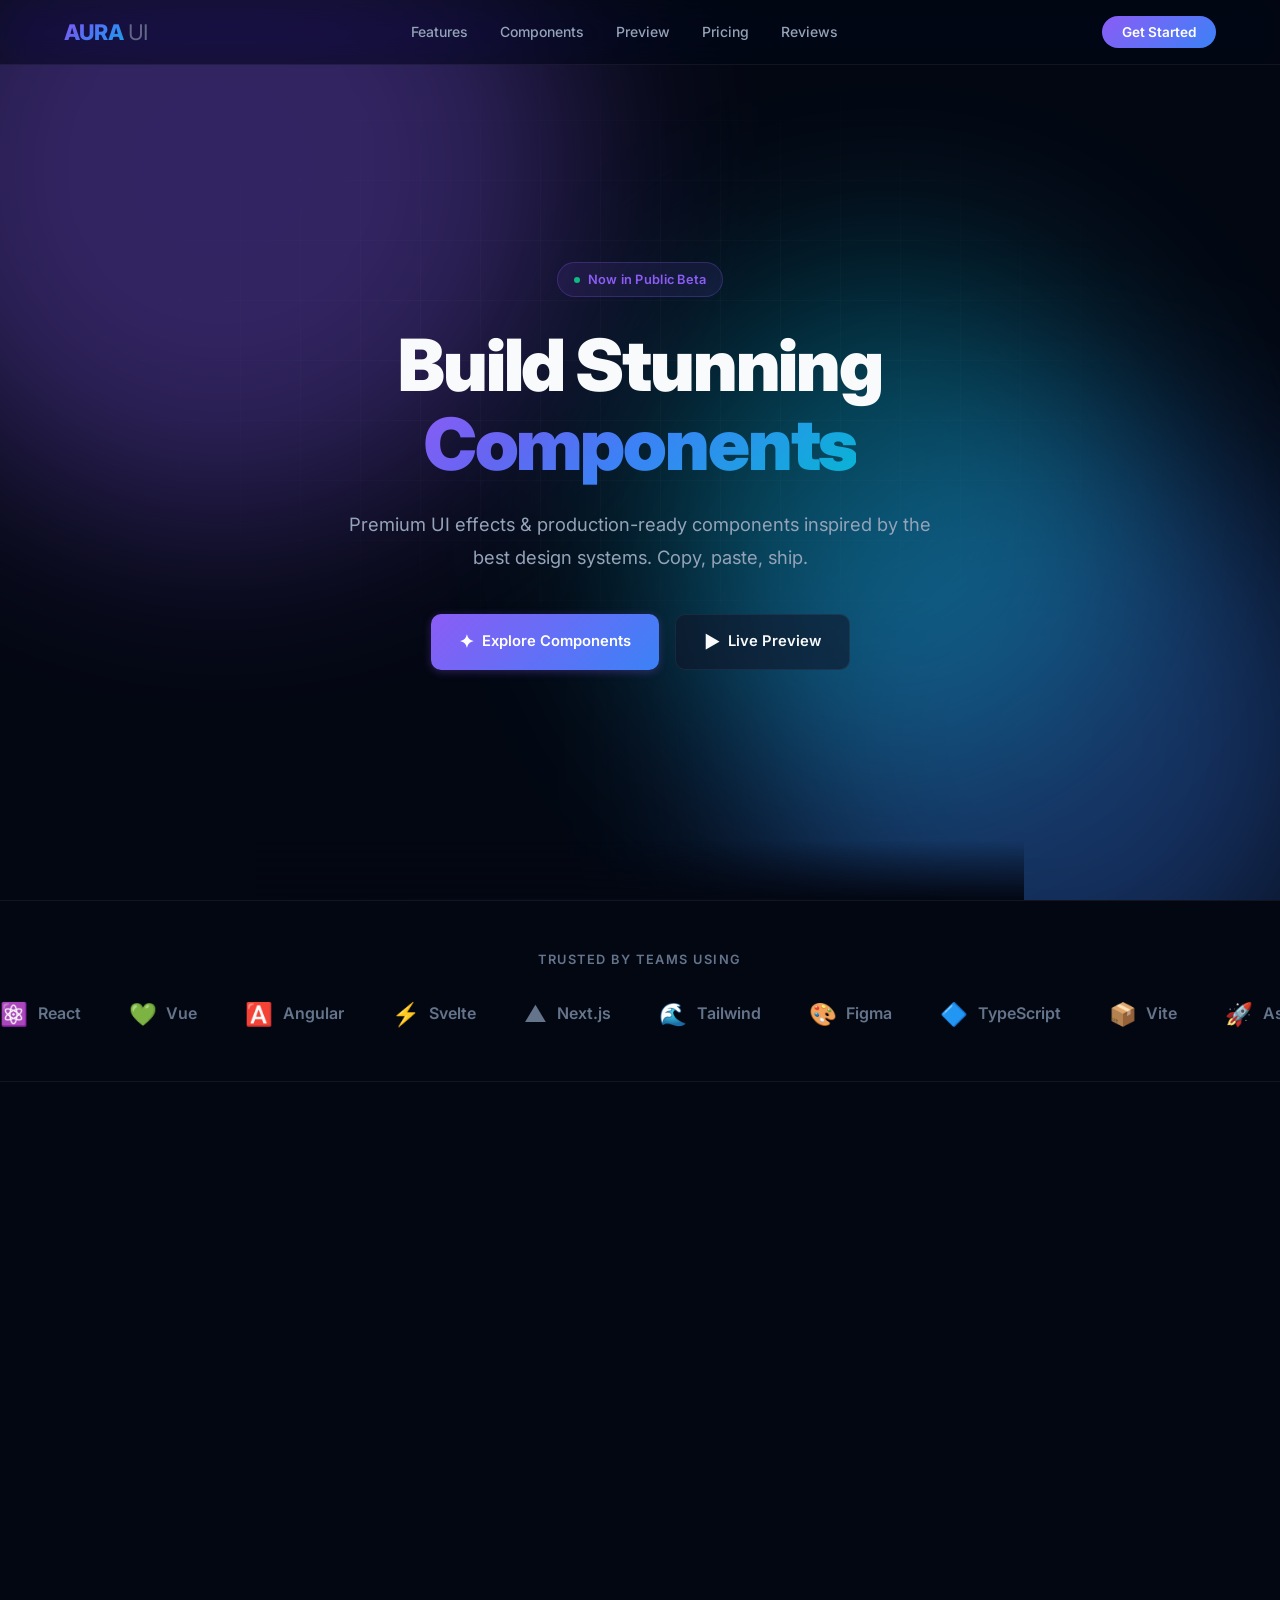
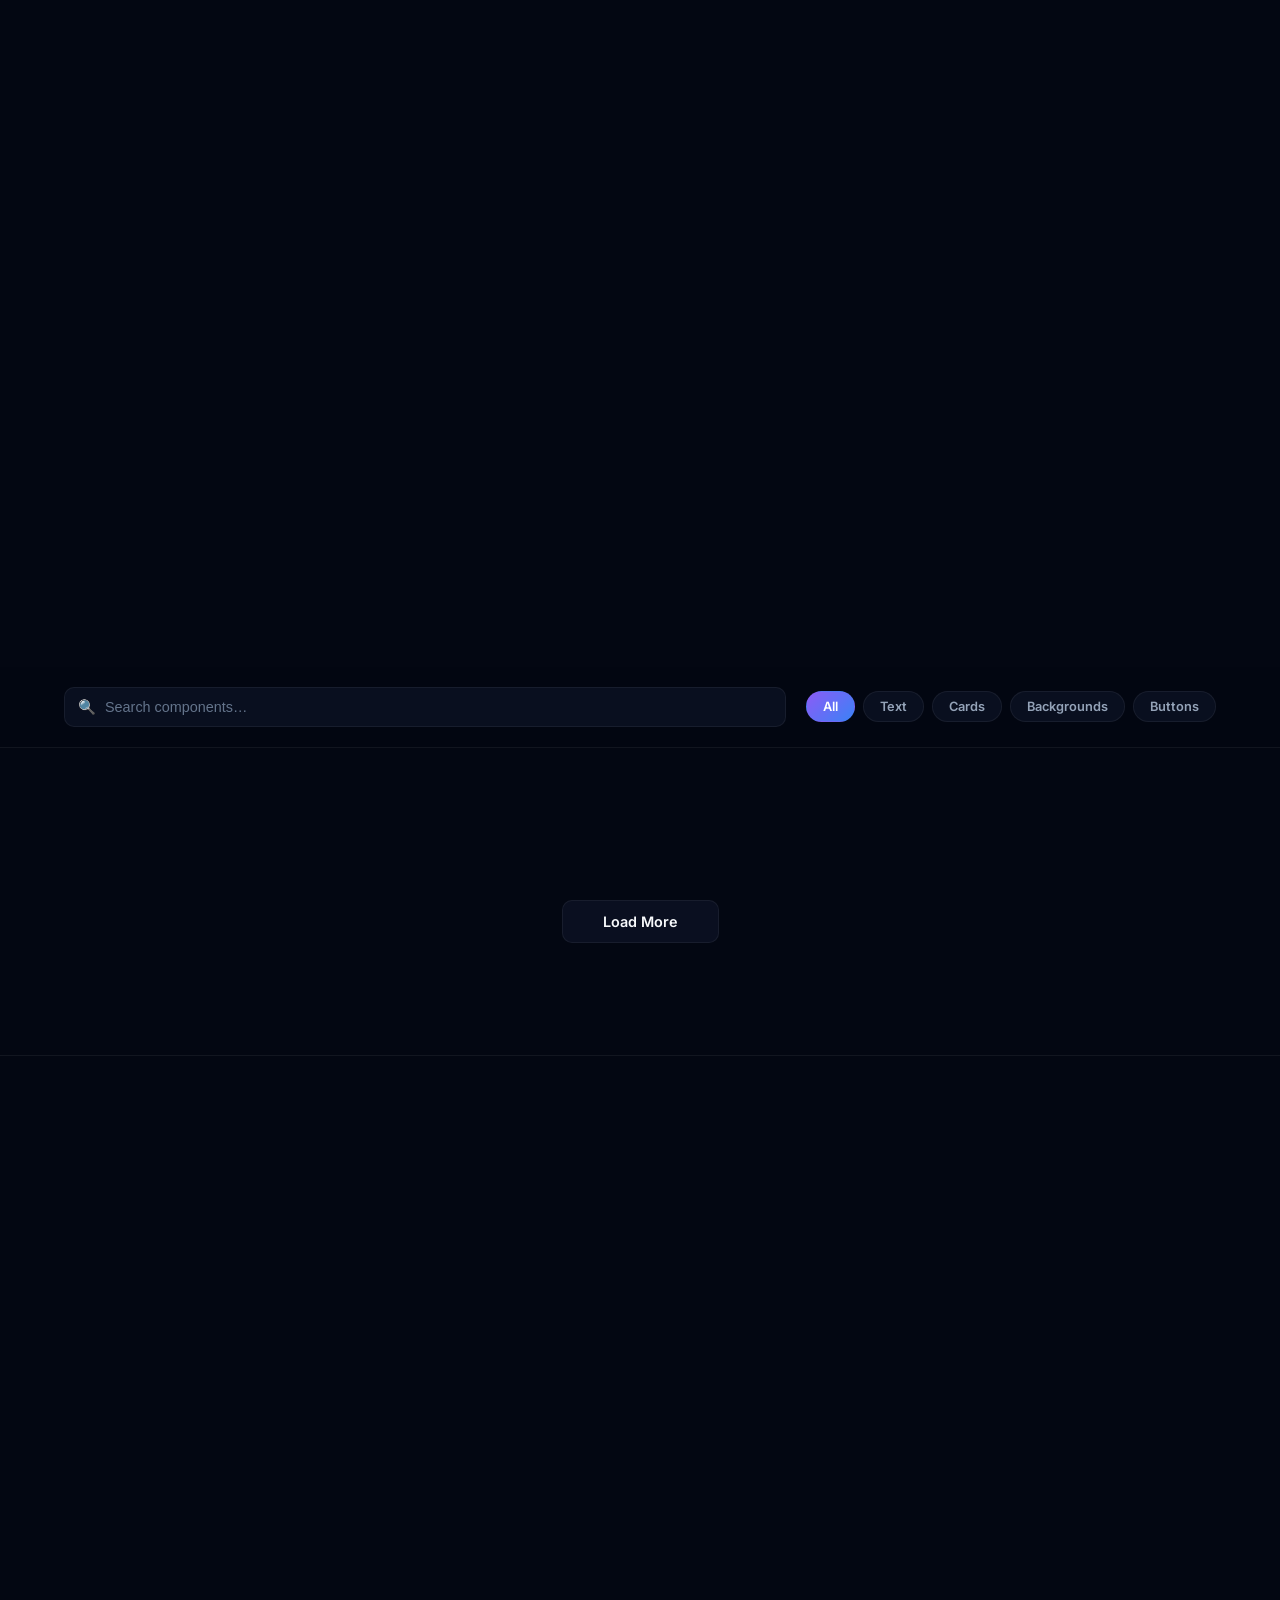
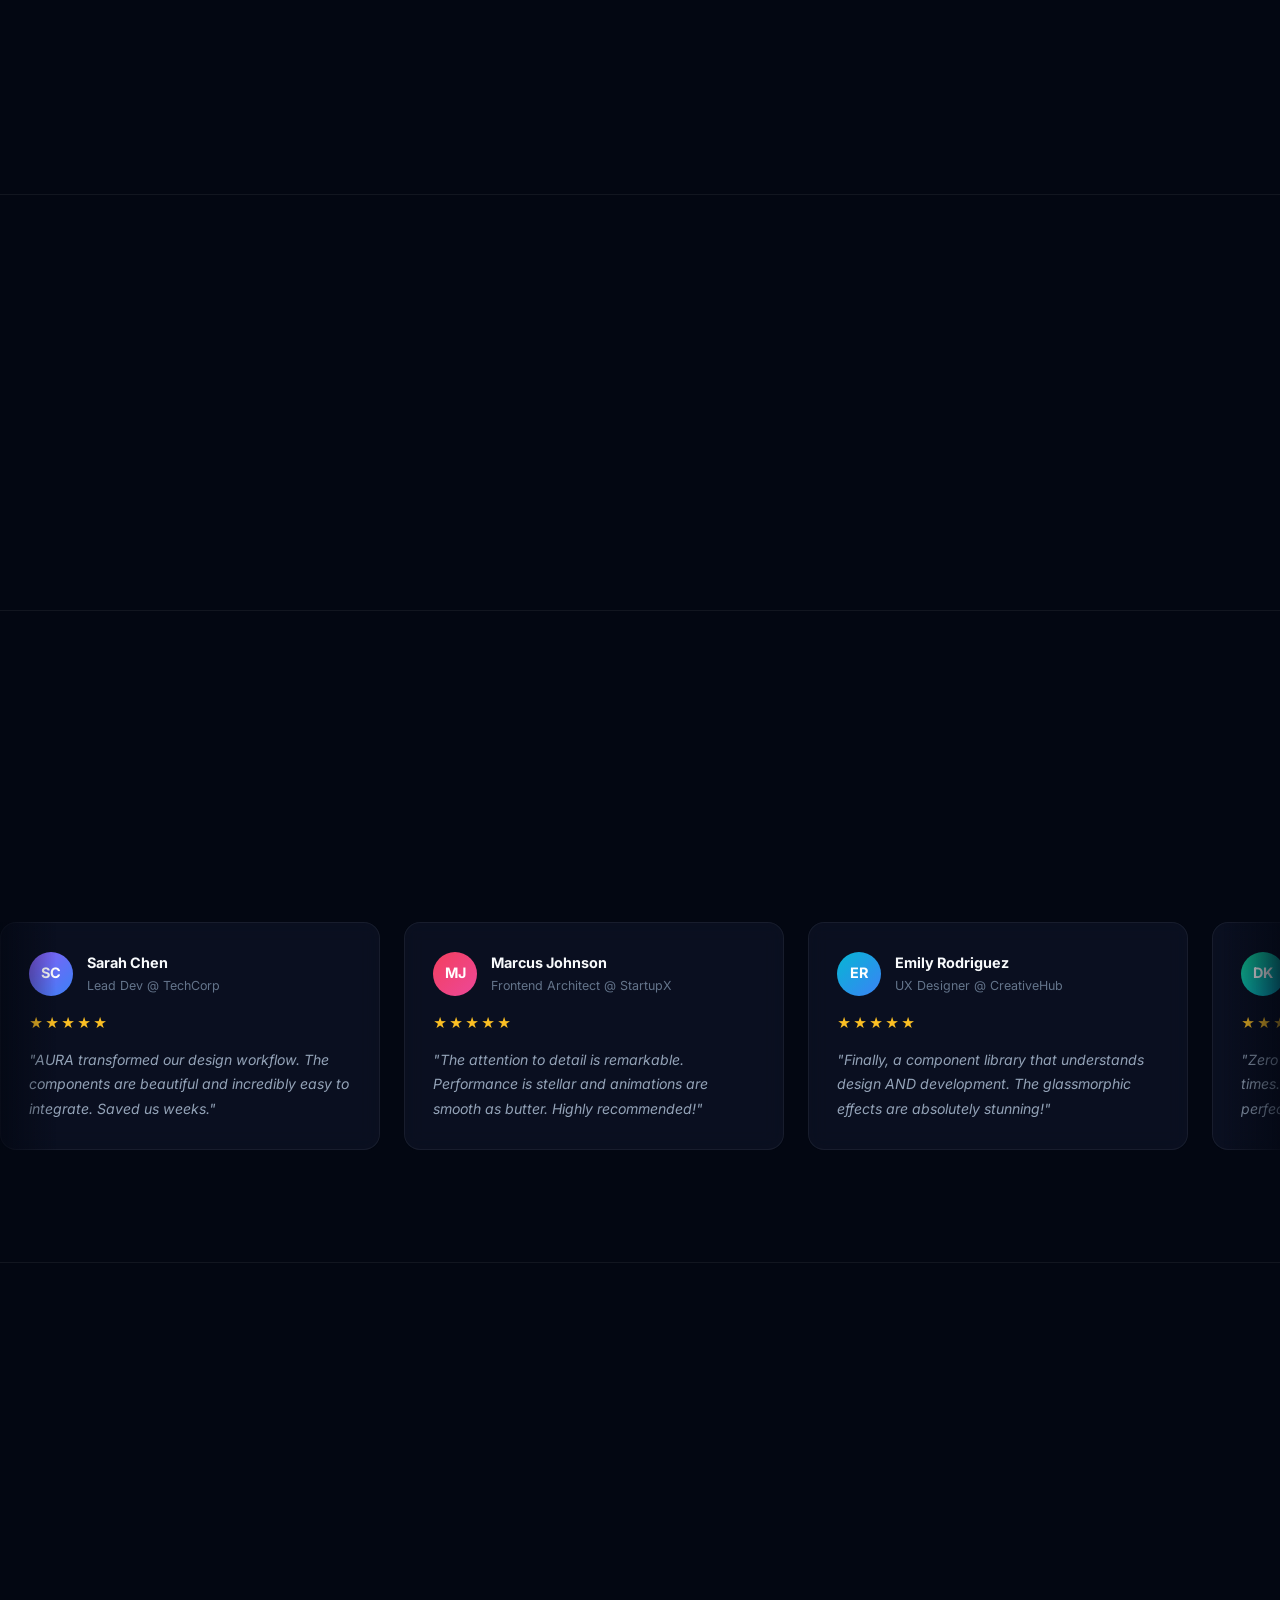
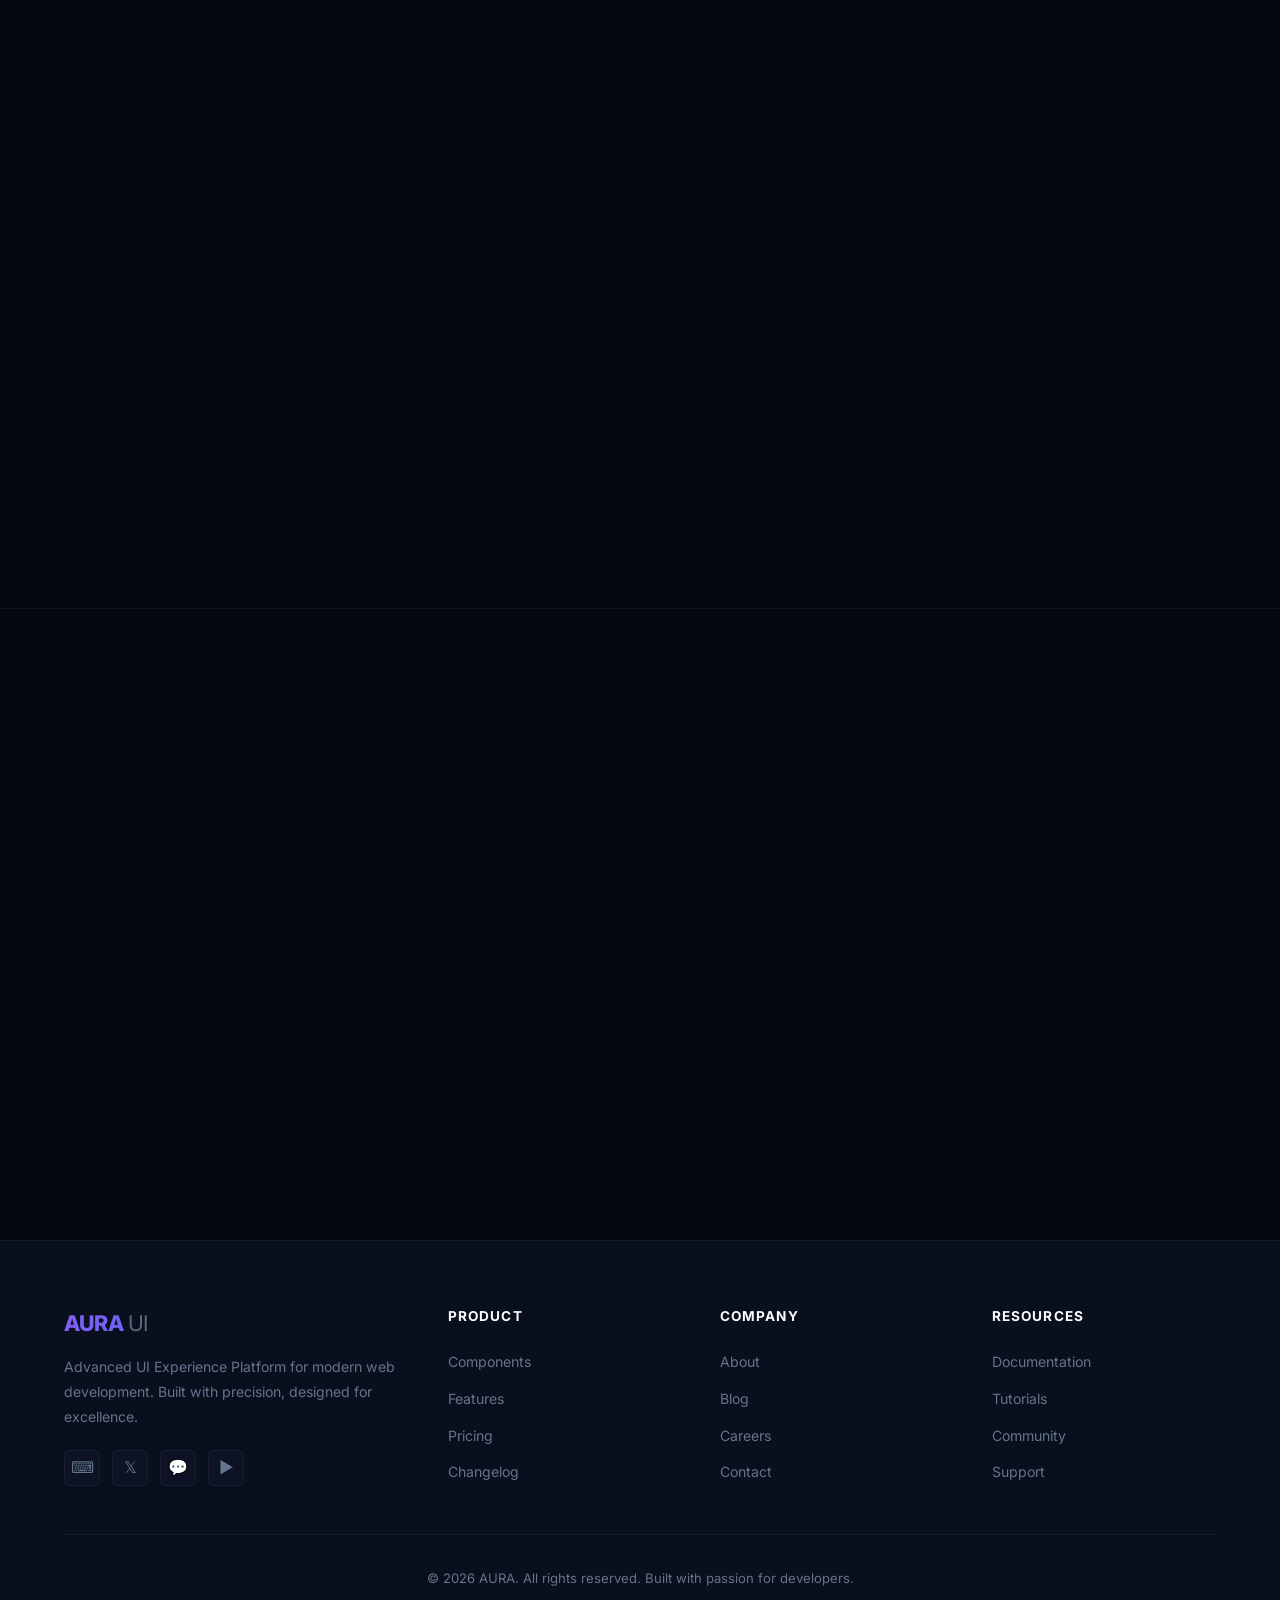
==== aura/aura2/platform.html @ c8cee642 "Add AURA UI — premium dark component library with 36 components, advanced hover effects, animations," ====
<!DOCTYPE html>
<html lang="en">
<head>
  <meta charset="UTF-8" />
  <meta name="viewport" content="width=device-width, initial-scale=1.0" />
  <title>AURA — Advanced UI Experience Platform</title>
  <meta name="description" content="Premium UI components, smooth animations, and production-ready effects for modern web development." />

  <!-- Fonts -->
  <link rel="preconnect" href="https://fonts.googleapis.com" />
  <link rel="preconnect" href="https://fonts.gstatic.com" crossorigin />
  <link href="https://fonts.googleapis.com/css2?family=Inter:wght@400;500;600;700;800;900&family=JetBrains+Mono:wght@400;500;600&display=swap" rel="stylesheet" />

  <!-- Stylesheet -->
  <link rel="stylesheet" href="styles.css" />
</head>
<body>

  <!-- ═══════════════════════ NAVIGATION ═══════════════════════ -->
  <nav class="navbar">
    <div class="container nav-inner">
      <a href="#" class="logo">AURA <span>UI</span></a>

      <ul class="nav-links">
        <li><a href="#features">Features</a></li>
        <li><a href="#components">Components</a></li>
        <li><a href="#preview">Preview</a></li>
        <li><a href="#pricing">Pricing</a></li>
        <li><a href="#testimonials">Reviews</a></li>
      </ul>

      <button class="nav-cta">Get Started</button>

      <!-- Mobile hamburger -->
      <button class="nav-hamburger" aria-label="Menu">
        <span></span><span></span><span></span>
      </button>
    </div>
  </nav>

  <!-- Mobile Nav Overlay -->
  <div class="mobile-nav">
    <a href="#features">Features</a>
    <a href="#components">Components</a>
    <a href="#preview">Preview</a>
    <a href="#pricing">Pricing</a>
    <a href="#testimonials">Reviews</a>
    <a href="#cta" class="btn btn-primary">Get Started</a>
  </div>

  <!-- ═══════════════════════ HERO ═══════════════════════ -->
  <section class="hero">
    <!-- Aurora gradient orbs -->
    <div class="hero-aurora">
      <div class="orb orb-1"></div>
      <div class="orb orb-2"></div>
      <div class="orb orb-3"></div>
    </div>
    <!-- Grid overlay -->
    <div class="hero-grid"></div>
    <!-- Particle canvas -->
    <canvas id="heroCanvas"></canvas>

    <div class="hero-content">
      <div class="hero-badge">
        <span class="dot"></span> Now in Public Beta
      </div>
      <h1>Build Stunning<br /><span class="grad-text" id="typewriter">Components</span></h1>
      <p class="hero-desc">
        Premium UI effects &amp; production-ready components inspired by the best design systems.
        Copy, paste, ship.
      </p>
      <div class="hero-actions">
        <a href="#components" class="btn btn-primary">
          <span class="btn-icon">✦</span> Explore Components
        </a>
        <a href="#preview" class="btn btn-secondary">
          <span class="btn-icon">▶</span> Live Preview
        </a>
      </div>
    </div>

    <div class="hero-beam"></div>
  </section>

  <!-- ═══════════════════════ MARQUEE (Tech Logos) ═══════════════════════ -->
  <div class="marquee-section">
    <p class="marquee-label">Trusted by teams using</p>
    <div class="marquee-track">
      <span class="marquee-item"><span class="icon">⚛️</span> React</span>
      <span class="marquee-item"><span class="icon">💚</span> Vue</span>
      <span class="marquee-item"><span class="icon">🅰️</span> Angular</span>
      <span class="marquee-item"><span class="icon">⚡</span> Svelte</span>
      <span class="marquee-item"><span class="icon">▲</span> Next.js</span>
      <span class="marquee-item"><span class="icon">🌊</span> Tailwind</span>
      <span class="marquee-item"><span class="icon">🎨</span> Figma</span>
      <span class="marquee-item"><span class="icon">🔷</span> TypeScript</span>
      <span class="marquee-item"><span class="icon">📦</span> Vite</span>
      <span class="marquee-item"><span class="icon">🚀</span> Astro</span>
      <!-- duplicated for seamless infinite scroll -->
      <span class="marquee-item"><span class="icon">⚛️</span> React</span>
      <span class="marquee-item"><span class="icon">💚</span> Vue</span>
      <span class="marquee-item"><span class="icon">🅰️</span> Angular</span>
      <span class="marquee-item"><span class="icon">⚡</span> Svelte</span>
      <span class="marquee-item"><span class="icon">▲</span> Next.js</span>
      <span class="marquee-item"><span class="icon">🌊</span> Tailwind</span>
      <span class="marquee-item"><span class="icon">🎨</span> Figma</span>
      <span class="marquee-item"><span class="icon">🔷</span> TypeScript</span>
      <span class="marquee-item"><span class="icon">📦</span> Vite</span>
      <span class="marquee-item"><span class="icon">🚀</span> Astro</span>
    </div>
  </div>

  <!-- ═══════════════════════ FEATURED COLLECTIONS ═══════════════════════ -->
  <section class="section" id="featured">
    <div class="container">
      <div class="section-header reveal">
        <span class="section-label">Collections</span>
        <h2 class="section-title">Featured Collections</h2>
        <p class="section-subtitle">Curated sets of premium components handpicked for your next project.</p>
      </div>

      <div class="featured-grid">
        <div class="spotlight-card reveal">
          <div class="spotlight-card-img">
            <div class="gradient-fill"></div>
            <span class="card-icon">💎</span>
          </div>
          <div class="spotlight-card-body">
            <h3>Glassmorphic Cards</h3>
            <p>Beautiful translucent cards with backdrop blur. Perfect for modern apps with depth and sophistication.</p>
          </div>
        </div>

        <div class="spotlight-card reveal">
          <div class="spotlight-card-img">
            <div class="gradient-fill"></div>
            <span class="card-icon">🔮</span>
          </div>
          <div class="spotlight-card-body">
            <h3>Neon Buttons</h3>
            <p>Eye-catching button components with vibrant neon glow. Animated hover states &amp; smooth transitions.</p>
          </div>
        </div>

        <div class="spotlight-card reveal">
          <div class="spotlight-card-img">
            <div class="gradient-fill"></div>
            <span class="card-icon">🌌</span>
          </div>
          <div class="spotlight-card-body">
            <h3>Gradient Backgrounds</h3>
            <p>Dynamic animated gradients that bring life to your designs. Optimized for all devices.</p>
          </div>
        </div>

        <div class="spotlight-card reveal">
          <div class="spotlight-card-img">
            <div class="gradient-fill"></div>
            <span class="card-icon">✨</span>
          </div>
          <div class="spotlight-card-body">
            <h3>Text Animations</h3>
            <p>Smooth, elegant text animations that capture attention. From subtle reveals to bold effects.</p>
          </div>
        </div>
      </div>
    </div>
  </section>

  <!-- ═══════════════════════ FILTER BAR ═══════════════════════ -->
  <div class="filter-bar" id="components">
    <div class="container">
      <div class="filter-inner">
        <div class="search-wrap">
          <span class="search-icon">🔍</span>
          <input type="text" class="search-input" id="searchInput" placeholder="Search components…" />
        </div>
        <div class="filter-pills">
          <button class="pill active" data-filter="all">All</button>
          <button class="pill" data-filter="text">Text</button>
          <button class="pill" data-filter="cards">Cards</button>
          <button class="pill" data-filter="backgrounds">Backgrounds</button>
          <button class="pill" data-filter="buttons">Buttons</button>
        </div>
      </div>
    </div>
  </div>

  <!-- ═══════════════════════ COMPONENT GRID ═══════════════════════ -->
  <section class="section">
    <div class="container">
      <div class="component-grid" id="componentGrid">
        <!-- Dynamically rendered by script.js -->
      </div>
      <div class="load-more-wrap">
        <button class="load-more-btn" id="loadMoreBtn">Load More</button>
      </div>
    </div>
  </section>

  <!-- ═══════════════════════ CODE + LIVE PREVIEW ═══════════════════════ -->
  <section class="section" id="preview">
    <div class="container">
      <div class="section-header reveal">
        <span class="section-label">Developer Experience</span>
        <h2 class="section-title">Code &amp; Preview</h2>
        <p class="section-subtitle">See the code and live result side by side. Copy with one click.</p>
      </div>

      <div class="code-preview-grid reveal">
        <!-- Code block -->
        <div class="code-block">
          <div class="code-header">
            <div class="code-dots"><span></span><span></span><span></span></div>
            <h4>gradient-button.html</h4>
            <button class="code-copy-btn" id="codePreviewCopy">Copy</button>
          </div>
<pre id="codeContent"><span class="tag">&lt;button</span> <span class="attr">class</span>=<span class="string">"btn-glow"</span><span class="tag">&gt;</span>
  Click Me
<span class="tag">&lt;/button&gt;</span>

<span class="tag">&lt;style&gt;</span>
<span class="keyword">.btn-glow</span> {
  <span class="attr">padding</span>: <span class="value">1rem 2.5rem</span>;
  <span class="attr">background</span>: <span class="value">linear-gradient(135deg, #8b5cf6, #3b82f6)</span>;
  <span class="attr">border</span>: <span class="value">none</span>;
  <span class="attr">border-radius</span>: <span class="value">10px</span>;
  <span class="attr">color</span>: <span class="value">white</span>;
  <span class="attr">font-weight</span>: <span class="value">700</span>;
  <span class="attr">font-size</span>: <span class="value">1rem</span>;
  <span class="attr">cursor</span>: <span class="value">pointer</span>;
  <span class="attr">transition</span>: <span class="value">all 0.35s cubic-bezier(0.34,1.56,0.64,1)</span>;
}

<span class="keyword">.btn-glow:hover</span> {
  <span class="attr">transform</span>: <span class="value">translateY(-4px) scale(1.05)</span>;
  <span class="attr">box-shadow</span>: <span class="value">0 16px 48px rgba(139,92,246,0.45)</span>;
}
<span class="tag">&lt;/style&gt;</span></pre>
        </div>

        <!-- Live preview -->
        <div class="live-preview">
          <div class="bg-glow"></div>
          <button class="demo-btn">Click Me</button>
        </div>
      </div>
    </div>
  </section>

  <!-- ═══════════════════════ FEATURES (Bento Grid) ═══════════════════════ -->
  <section class="section" id="features">
    <div class="container">
      <div class="section-header reveal">
        <span class="section-label">Why AURA</span>
        <h2 class="section-title">Built for Developers Who Demand Excellence</h2>
        <p class="section-subtitle">Every component is crafted with performance, accessibility, and aesthetics in mind.</p>
      </div>

      <div class="bento-grid">
        <div class="bento-card bento-wide reveal">
          <div class="bento-icon">⚡</div>
          <h3>Lightning Performance</h3>
          <p>Zero dependencies. Pure CSS animations with GPU acceleration. Bundle size under 5 KB gzipped. Your Lighthouse score stays at 100.</p>
        </div>

        <div class="bento-card reveal">
          <div class="bento-icon">✨</div>
          <h3>Smooth 60fps</h3>
          <p>Every animation is optimized for 60fps using CSS transforms and will-change. Buttery smooth on all devices.</p>
        </div>

        <div class="bento-card reveal">
          <div class="bento-icon">🎨</div>
          <h3>Easy Theming</h3>
          <p>CSS custom properties make theming effortless. Change your entire color palette in seconds.</p>
        </div>

        <div class="bento-card bento-wide reveal">
          <div class="bento-icon">📱</div>
          <h3>Responsive by Default</h3>
          <p>Mobile-first design that adapts flawlessly from 320px phones to 4K ultrawide monitors. Every breakpoint is accounted for.</p>
        </div>

        <div class="bento-card reveal">
          <div class="bento-icon">♿</div>
          <h3>Accessible</h3>
          <p>WCAG 2.1 AA compliant. Keyboard navigable, screen reader friendly, with prefers-reduced-motion support.</p>
        </div>
      </div>
    </div>
  </section>

  <!-- ═══════════════════════ STATS ═══════════════════════ -->
  <section class="section">
    <div class="container">
      <div class="stats-strip">
        <div class="stat-item reveal">
          <div class="stat-number" data-target="2500" data-suffix="+">0</div>
          <div class="stat-label">Components</div>
        </div>
        <div class="stat-item reveal">
          <div class="stat-number" data-target="48000" data-suffix="+">0</div>
          <div class="stat-label">Downloads</div>
        </div>
        <div class="stat-item reveal">
          <div class="stat-number" data-target="12000" data-suffix="+">0</div>
          <div class="stat-label">Developers</div>
        </div>
        <div class="stat-item reveal">
          <div class="stat-number" data-target="99" data-suffix="%">0</div>
          <div class="stat-label">Satisfaction</div>
        </div>
      </div>
    </div>
  </section>

  <!-- ═══════════════════════ TESTIMONIALS ═══════════════════════ -->
  <section class="section" id="testimonials">
    <div class="container">
      <div class="section-header reveal">
        <span class="section-label">Testimonials</span>
        <h2 class="section-title">Loved by Developers</h2>
        <p class="section-subtitle">Hear what our community has to say about AURA.</p>
      </div>
    </div>

    <div class="testimonials-track-wrapper">
      <div class="testimonials-track">
        <!-- Card 1 -->
        <div class="testimonial-card">
          <div class="testimonial-header">
            <div class="testimonial-avatar">SC</div>
            <div class="testimonial-info">
              <h4>Sarah Chen</h4>
              <p>Lead Dev @ TechCorp</p>
            </div>
          </div>
          <div class="testimonial-stars">★★★★★</div>
          <p class="testimonial-text">"AURA transformed our design workflow. The components are beautiful and incredibly easy to integrate. Saved us weeks."</p>
        </div>
        <!-- Card 2 -->
        <div class="testimonial-card">
          <div class="testimonial-header">
            <div class="testimonial-avatar">MJ</div>
            <div class="testimonial-info">
              <h4>Marcus Johnson</h4>
              <p>Frontend Architect @ StartupX</p>
            </div>
          </div>
          <div class="testimonial-stars">★★★★★</div>
          <p class="testimonial-text">"The attention to detail is remarkable. Performance is stellar and animations are smooth as butter. Highly recommended!"</p>
        </div>
        <!-- Card 3 -->
        <div class="testimonial-card">
          <div class="testimonial-header">
            <div class="testimonial-avatar">ER</div>
            <div class="testimonial-info">
              <h4>Emily Rodriguez</h4>
              <p>UX Designer @ CreativeHub</p>
            </div>
          </div>
          <div class="testimonial-stars">★★★★★</div>
          <p class="testimonial-text">"Finally, a component library that understands design AND development. The glassmorphic effects are absolutely stunning!"</p>
        </div>
        <!-- Card 4 -->
        <div class="testimonial-card">
          <div class="testimonial-header">
            <div class="testimonial-avatar">DK</div>
            <div class="testimonial-info">
              <h4>David Kim</h4>
              <p>Full Stack Dev @ WebFlow</p>
            </div>
          </div>
          <div class="testimonial-stars">★★★★★</div>
          <p class="testimonial-text">"Zero dependencies and blazing fast load times. AURA's vanilla JavaScript approach is perfect for performance-critical apps."</p>
        </div>
        <!-- Card 5 -->
        <div class="testimonial-card">
          <div class="testimonial-header">
            <div class="testimonial-avatar">AL</div>
            <div class="testimonial-info">
              <h4>Aisha Lawal</h4>
              <p>Product Lead @ NovaTech</p>
            </div>
          </div>
          <div class="testimonial-stars">★★★★★</div>
          <p class="testimonial-text">"We shipped our entire marketing site using AURA components. The design quality rivals tools costing 10x more."</p>
        </div>
        <!-- Card 6 -->
        <div class="testimonial-card">
          <div class="testimonial-header">
            <div class="testimonial-avatar">JP</div>
            <div class="testimonial-info">
              <h4>James Park</h4>
              <p>CTO @ CloudBase</p>
            </div>
          </div>
          <div class="testimonial-stars">★★★★★</div>
          <p class="testimonial-text">"The bento-grid layouts and aurora effects are chef's kiss. Our conversion rate increased 34% after the redesign."</p>
        </div>
        <!-- Duplicate for infinite scroll -->
        <div class="testimonial-card">
          <div class="testimonial-header">
            <div class="testimonial-avatar">SC</div>
            <div class="testimonial-info"><h4>Sarah Chen</h4><p>Lead Dev @ TechCorp</p></div>
          </div>
          <div class="testimonial-stars">★★★★★</div>
          <p class="testimonial-text">"AURA transformed our design workflow. The components are beautiful and incredibly easy to integrate. Saved us weeks."</p>
        </div>
        <div class="testimonial-card">
          <div class="testimonial-header">
            <div class="testimonial-avatar">MJ</div>
            <div class="testimonial-info"><h4>Marcus Johnson</h4><p>Frontend Architect @ StartupX</p></div>
          </div>
          <div class="testimonial-stars">★★★★★</div>
          <p class="testimonial-text">"The attention to detail is remarkable. Performance is stellar and animations are smooth as butter. Highly recommended!"</p>
        </div>
        <div class="testimonial-card">
          <div class="testimonial-header">
            <div class="testimonial-avatar">ER</div>
            <div class="testimonial-info"><h4>Emily Rodriguez</h4><p>UX Designer @ CreativeHub</p></div>
          </div>
          <div class="testimonial-stars">★★★★★</div>
          <p class="testimonial-text">"Finally, a component library that understands design AND development. The glassmorphic effects are absolutely stunning!"</p>
        </div>
        <div class="testimonial-card">
          <div class="testimonial-header">
            <div class="testimonial-avatar">DK</div>
            <div class="testimonial-info"><h4>David Kim</h4><p>Full Stack Dev @ WebFlow</p></div>
          </div>
          <div class="testimonial-stars">★★★★★</div>
          <p class="testimonial-text">"Zero dependencies and blazing fast load times. AURA's vanilla JavaScript approach is perfect for performance-critical apps."</p>
        </div>
        <div class="testimonial-card">
          <div class="testimonial-header">
            <div class="testimonial-avatar">AL</div>
            <div class="testimonial-info"><h4>Aisha Lawal</h4><p>Product Lead @ NovaTech</p></div>
          </div>
          <div class="testimonial-stars">★★★★★</div>
          <p class="testimonial-text">"We shipped our entire marketing site using AURA components. The design quality rivals tools costing 10x more."</p>
        </div>
        <div class="testimonial-card">
          <div class="testimonial-header">
            <div class="testimonial-avatar">JP</div>
            <div class="testimonial-info"><h4>James Park</h4><p>CTO @ CloudBase</p></div>
          </div>
          <div class="testimonial-stars">★★★★★</div>
          <p class="testimonial-text">"The bento-grid layouts and aurora effects are chef's kiss. Our conversion rate increased 34% after the redesign."</p>
        </div>
      </div>
    </div>
  </section>

  <!-- ═══════════════════════ PRICING ═══════════════════════ -->
  <section class="section" id="pricing">
    <div class="container">
      <div class="section-header reveal">
        <span class="section-label">Pricing</span>
        <h2 class="section-title">Simple, Transparent Pricing</h2>
        <p class="section-subtitle">Choose the plan that fits your needs. No hidden fees, cancel anytime.</p>
      </div>

      <div class="pricing-grid">
        <!-- Free -->
        <div class="price-card reveal">
          <h3>Starter</h3>
          <div class="price">$0 <span>/ forever</span></div>
          <p class="price-desc">Perfect for personal projects</p>
          <ul class="price-features">
            <li><span class="check">✓</span> 25 Core components</li>
            <li><span class="check">✓</span> CSS &amp; JS source</li>
            <li><span class="check">✓</span> Community support</li>
            <li><span class="check">✓</span> MIT License</li>
          </ul>
          <button class="btn btn-ghost">Get Started</button>
        </div>

        <!-- Pro (Most Popular) -->
        <div class="price-card popular reveal">
          <h3>Pro</h3>
          <div class="price">$29 <span>/ month</span></div>
          <p class="price-desc">For teams building at scale</p>
          <ul class="price-features">
            <li><span class="check">✓</span> All 2,500+ components</li>
            <li><span class="check">✓</span> Figma file access</li>
            <li><span class="check">✓</span> Priority support</li>
            <li><span class="check">✓</span> Private Slack channel</li>
            <li><span class="check">✓</span> Monthly updates</li>
          </ul>
          <button class="btn btn-primary">Upgrade to Pro</button>
        </div>

        <!-- Enterprise -->
        <div class="price-card reveal">
          <h3>Enterprise</h3>
          <div class="price">Custom</div>
          <p class="price-desc">For large organizations</p>
          <ul class="price-features">
            <li><span class="check">✓</span> Everything in Pro</li>
            <li><span class="check">✓</span> Custom components</li>
            <li><span class="check">✓</span> Dedicated engineer</li>
            <li><span class="check">✓</span> SLA guarantee</li>
            <li><span class="check">✓</span> SSO &amp; audit logs</li>
          </ul>
          <button class="btn btn-secondary">Contact Sales</button>
        </div>
      </div>
    </div>
  </section>

  <!-- ═══════════════════════ CTA ═══════════════════════ -->
  <section class="section" id="cta">
    <div class="container">
      <div class="cta-block reveal">
        <div class="cta-glow cta-glow-1"></div>
        <div class="cta-glow cta-glow-2"></div>
        <h2>Ready to Build Something Amazing?</h2>
        <p class="cta-desc">Join 12,000+ developers creating stunning interfaces with AURA.</p>
        <div class="cta-actions">
          <a href="#" class="btn btn-primary"><span class="btn-icon">🚀</span> Get Started Free</a>
          <a href="#" class="btn btn-secondary"><span class="btn-icon">📖</span> Documentation</a>
        </div>
      </div>
    </div>
  </section>

  <!-- ═══════════════════════ FOOTER ═══════════════════════ -->
  <footer class="site-footer">
    <div class="container">
      <div class="footer-grid">
        <div class="footer-brand">
          <div class="logo">AURA <span>UI</span></div>
          <p>Advanced UI Experience Platform for modern web development. Built with precision, designed for excellence.</p>
          <div class="footer-socials">
            <a href="#" aria-label="GitHub">⌨</a>
            <a href="#" aria-label="Twitter">𝕏</a>
            <a href="#" aria-label="Discord">💬</a>
            <a href="#" aria-label="YouTube">▶</a>
          </div>
        </div>
        <div class="footer-col">
          <h4>Product</h4>
          <ul>
            <li><a href="#components">Components</a></li>
            <li><a href="#features">Features</a></li>
            <li><a href="#pricing">Pricing</a></li>
            <li><a href="#">Changelog</a></li>
          </ul>
        </div>
        <div class="footer-col">
          <h4>Company</h4>
          <ul>
            <li><a href="#">About</a></li>
            <li><a href="#">Blog</a></li>
            <li><a href="#">Careers</a></li>
            <li><a href="#">Contact</a></li>
          </ul>
        </div>
        <div class="footer-col">
          <h4>Resources</h4>
          <ul>
            <li><a href="#">Documentation</a></li>
            <li><a href="#">Tutorials</a></li>
            <li><a href="#">Community</a></li>
            <li><a href="#">Support</a></li>
          </ul>
        </div>
      </div>
      <div class="footer-bottom">
        <p>&copy; 2026 AURA. All rights reserved. Built with passion for developers.</p>
      </div>
    </div>
  </footer>

  <!-- Toast notification -->
  <div class="toast" id="toast"></div>

  <!-- Scroll to top button -->
  <button class="scroll-top" aria-label="Scroll to top">↑</button>

  <!-- JavaScript -->
  <script src="script.js"></script>
</body>
</html>
---- aura/aura2/styles.css ----
/* ============================================================
   AURA Platform — Styles
   Inspired by: Aceternity UI · shadcn/ui · Tailwind · Motion.dev
   ============================================================ */

/* ---------- @font-face (Inter via Google CDN loaded in HTML) ---------- */

/* ---------- Design Tokens ---------- */
:root {
  /* Surfaces */
  --bg-base: #030712;
  --bg-raised: #0a0f1e;
  --bg-card: rgba(15, 23, 42, 0.60);
  --bg-card-hover: rgba(20, 30, 55, 0.80);
  --bg-muted: rgba(255, 255, 255, 0.03);

  /* Text */
  --text-primary: #f8fafc;
  --text-secondary: #94a3b8;
  --text-muted: #64748b;

  /* Accents */
  --accent-violet: #8b5cf6;
  --accent-indigo: #6366f1;
  --accent-blue: #3b82f6;
  --accent-cyan: #06b6d4;
  --accent-emerald: #10b981;
  --accent-rose: #f43f5e;

  /* Gradients */
  --grad-primary: linear-gradient(135deg, #8b5cf6, #3b82f6);
  --grad-hero: linear-gradient(135deg, #8b5cf6 0%, #6366f1 25%, #3b82f6 50%, #06b6d4 100%);
  --grad-cta: linear-gradient(135deg, #8b5cf6, #ec4899);
  --grad-glow: radial-gradient(circle, rgba(139, 92, 246, 0.15), transparent 70%);

  /* Borders */
  --border: rgba(255, 255, 255, 0.06);
  --border-hover: rgba(255, 255, 255, 0.12);
  --border-accent: rgba(139, 92, 246, 0.40);

  /* Radius */
  --radius-sm: 6px;
  --radius-md: 10px;
  --radius-lg: 16px;
  --radius-xl: 24px;
  --radius-full: 9999px;

  /* Shadows */
  --shadow-sm: 0 1px 2px rgba(0,0,0,0.4);
  --shadow-md: 0 4px 16px rgba(0,0,0,0.4);
  --shadow-lg: 0 12px 40px rgba(0,0,0,0.5);
  --shadow-glow-violet: 0 0 60px rgba(139,92,246,0.25);
  --shadow-glow-blue: 0 0 60px rgba(59,130,246,0.20);
  --shadow-glow-cyan: 0 0 40px rgba(6,182,212,0.15);

  /* Transitions */
  --ease-out: cubic-bezier(0.16, 1, 0.3, 1);
  --ease-spring: cubic-bezier(0.34, 1.56, 0.64, 1);
  --duration-fast: 0.2s;
  --duration-normal: 0.35s;
  --duration-slow: 0.6s;
}

/* ---------- Reset ---------- */
*,
*::before,
*::after {
  margin: 0;
  padding: 0;
  box-sizing: border-box;
}

html {
  scroll-behavior: smooth;
  font-size: 16px;
  -webkit-font-smoothing: antialiased;
  -moz-osx-font-smoothing: grayscale;
}

body {
  font-family: 'Inter', -apple-system, BlinkMacSystemFont, 'Segoe UI', Roboto, sans-serif;
  background: var(--bg-base);
  color: var(--text-primary);
  line-height: 1.7;
  overflow-x: hidden;
  min-height: 100vh;
}

a { color: inherit; text-decoration: none; }
ul, ol { list-style: none; }
img { max-width: 100%; display: block; }
button { font-family: inherit; cursor: pointer; }

/* ---------- Utility ---------- */
.container {
  width: 100%;
  max-width: 1200px;
  margin-inline: auto;
  padding-inline: 1.5rem;
}

.sr-only {
  position: absolute;
  width: 1px; height: 1px;
  padding: 0; margin: -1px;
  overflow: hidden;
  clip: rect(0,0,0,0);
  border: 0;
}

/* ---------- Scroll-reveal ---------- */
.reveal {
  opacity: 0;
  transform: translateY(32px);
  transition: opacity var(--duration-slow) var(--ease-out),
              transform var(--duration-slow) var(--ease-out);
}
.reveal.visible {
  opacity: 1;
  transform: translateY(0);
}

/* ============================================================
   NAVIGATION
   ============================================================ */
.navbar {
  position: fixed;
  inset: 0 0 auto 0;
  z-index: 1000;
  padding: 0.85rem 0;
  background: rgba(3, 7, 18, 0.60);
  -webkit-backdrop-filter: blur(16px) saturate(180%);
  backdrop-filter: blur(16px) saturate(180%);
  border-bottom: 1px solid var(--border);
  transition: background var(--duration-normal) ease,
              box-shadow var(--duration-normal) ease;
}

.navbar.scrolled {
  background: rgba(3, 7, 18, 0.88);
  box-shadow: 0 1px 0 var(--border), var(--shadow-md);
}

.nav-inner {
  display: flex;
  align-items: center;
  justify-content: space-between;
}

/* Logo */
.logo {
  font-size: 1.35rem;
  font-weight: 800;
  letter-spacing: -0.5px;
  background: var(--grad-hero);
  -webkit-background-clip: text;
  -webkit-text-fill-color: transparent;
  background-clip: text;
  -webkit-user-select: none;
  user-select: none;
}

.logo span {
  font-weight: 400;
  opacity: 0.6;
  -webkit-text-fill-color: var(--text-secondary);
}

/* Nav links */
.nav-links {
  display: flex;
  gap: 2rem;
  align-items: center;
}

.nav-links a {
  position: relative;
  font-size: 0.875rem;
  font-weight: 500;
  color: var(--text-secondary);
  transition: color var(--duration-fast) ease;
}

.nav-links a::after {
  content: '';
  position: absolute;
  bottom: -4px;
  left: 0; right: 0;
  height: 2px;
  background: var(--grad-primary);
  border-radius: 2px;
  transform: scaleX(0);
  transform-origin: center;
  transition: transform var(--duration-normal) var(--ease-out);
}

.nav-links a:hover {
  color: var(--text-primary);
}
.nav-links a:hover::after,
.nav-links a.active::after {
  transform: scaleX(1);
}

/* CTA button (nav) */
.nav-cta {
  padding: 0.5rem 1.25rem;
  font-size: 0.85rem;
  font-weight: 600;
  color: #fff;
  background: var(--grad-primary);
  border: none;
  border-radius: var(--radius-full);
  transition: transform var(--duration-normal) var(--ease-spring),
              box-shadow var(--duration-normal) ease;
}
.nav-cta:hover {
  transform: translateY(-2px) scale(1.04);
  box-shadow: var(--shadow-glow-violet);
}

/* Mobile hamburger */
.nav-hamburger {
  display: none;
  flex-direction: column;
  gap: 5px;
  background: none;
  border: none;
  padding: 4px;
  cursor: pointer;
}
.nav-hamburger span {
  display: block;
  width: 22px;
  height: 2px;
  background: var(--text-secondary);
  border-radius: 2px;
  transition: transform 0.3s ease, opacity 0.3s ease;
}
.nav-hamburger.open span:nth-child(1) { transform: rotate(45deg) translate(5px, 5px); }
.nav-hamburger.open span:nth-child(2) { opacity: 0; }
.nav-hamburger.open span:nth-child(3) { transform: rotate(-45deg) translate(5px, -5px); }

/* Mobile nav menu */
.mobile-nav {
  display: none;
  position: fixed;
  inset: 60px 0 0 0;
  z-index: 999;
  background: rgba(3, 7, 18, 0.96);
  -webkit-backdrop-filter: blur(20px);
  backdrop-filter: blur(20px);
  flex-direction: column;
  align-items: center;
  justify-content: center;
  gap: 2rem;
}
.mobile-nav.open { display: flex; }
.mobile-nav a {
  font-size: 1.25rem;
  font-weight: 600;
  color: var(--text-secondary);
  transition: color 0.3s;
}
.mobile-nav a:hover { color: var(--text-primary); }
.mobile-nav a:hover { color: var(--text-primary); }

/* ============================================================
   HERO
   ============================================================ */
.hero {
  position: relative;
  min-height: 100vh;
  display: flex;
  align-items: center;
  justify-content: center;
  overflow: hidden;
  padding: 6rem 1.5rem 4rem;
}

/* Aurora / gradient orbs */
.hero-aurora {
  position: absolute;
  inset: 0;
  z-index: 0;
  overflow: hidden;
  pointer-events: none;
}
.hero-aurora .orb {
  position: absolute;
  border-radius: 50%;
  filter: blur(100px);
  opacity: 0.35;
  animation: orbFloat 18s ease-in-out infinite alternate;
}
.hero-aurora .orb-1 {
  width: 700px; height: 700px;
  background: var(--accent-violet);
  top: -20%; left: -10%;
  animation-duration: 20s;
}
.hero-aurora .orb-2 {
  width: 600px; height: 600px;
  background: var(--accent-blue);
  bottom: -15%; right: -5%;
  animation-duration: 15s;
  animation-delay: -5s;
}
.hero-aurora .orb-3 {
  width: 500px; height: 500px;
  background: var(--accent-cyan);
  top: 30%; left: 50%;
  animation-duration: 22s;
  animation-delay: -10s;
}

@keyframes orbFloat {
  0%   { transform: translate(0, 0) scale(1); }
  50%  { transform: translate(40px, -40px) scale(1.1); }
  100% { transform: translate(-30px, 30px) scale(0.95); }
}

/* Grid pattern overlay */
.hero-grid {
  position: absolute;
  inset: 0;
  z-index: 1;
  background-image:
    linear-gradient(rgba(255,255,255,0.02) 1px, transparent 1px),
    linear-gradient(90deg, rgba(255,255,255,0.02) 1px, transparent 1px);
  background-size: 60px 60px;
  -webkit-mask-image: radial-gradient(ellipse 60% 50% at 50% 40%, black 30%, transparent 80%);
  mask-image: radial-gradient(ellipse 60% 50% at 50% 40%, black 30%, transparent 80%);
}

/* Particle canvas */
#heroCanvas {
  position: absolute;
  inset: 0;
  z-index: 2;
  width: 100%;
  height: 100%;
  pointer-events: none;
}

/* Content */
.hero-content {
  position: relative;
  z-index: 3;
  text-align: center;
  max-width: 820px;
}

.hero-badge {
  display: inline-flex;
  align-items: center;
  gap: 0.5rem;
  padding: 0.35rem 1rem;
  margin-bottom: 1.75rem;
  font-size: 0.8rem;
  font-weight: 600;
  color: var(--accent-violet);
  background: rgba(139, 92, 246, 0.10);
  border: 1px solid rgba(139, 92, 246, 0.25);
  border-radius: var(--radius-full);
  letter-spacing: 0.02em;
  animation: fadeInDown 0.8s var(--ease-out) both;
}
.hero-badge .dot {
  width: 6px; height: 6px;
  background: var(--accent-emerald);
  border-radius: 50%;
  animation: pulse 2s ease-in-out infinite;
}

@keyframes pulse {
  0%, 100% { opacity: 1; transform: scale(1); }
  50%      { opacity: 0.5; transform: scale(1.5); }
}

.hero h1 {
  font-size: clamp(2.5rem, 6vw, 4.5rem);
  font-weight: 900;
  line-height: 1.1;
  letter-spacing: -0.03em;
  margin-bottom: 1.5rem;
  animation: fadeInUp 0.8s var(--ease-out) 0.15s both;
}
.hero h1 .grad-text {
  background: var(--grad-hero);
  -webkit-background-clip: text;
  -webkit-text-fill-color: transparent;
  background-clip: text;
}

.hero-desc {
  font-size: 1.15rem;
  color: var(--text-secondary);
  max-width: 600px;
  margin-inline: auto;
  margin-bottom: 2.5rem;
  line-height: 1.8;
  animation: fadeInUp 0.8s var(--ease-out) 0.3s both;
}

.hero-actions {
  display: flex;
  gap: 1rem;
  justify-content: center;
  flex-wrap: wrap;
  animation: fadeInUp 0.8s var(--ease-out) 0.45s both;
}

/* Animated beam below hero */
.hero-beam {
  position: absolute;
  bottom: 0;
  left: 50%;
  transform: translateX(-50%);
  width: 60%;
  height: 1px;
  background: linear-gradient(90deg, transparent, var(--accent-violet), var(--accent-blue), transparent);
  z-index: 5;
}
.hero-beam::after {
  content: '';
  position: absolute;
  bottom: -1px;
  left: 0; right: 0;
  height: 60px;
  background: linear-gradient(to top, var(--bg-base), transparent);
}

/* ============================================================
   BUTTONS (shared)
   ============================================================ */
.btn {
  display: inline-flex;
  align-items: center;
  gap: 0.5rem;
  padding: 0.75rem 1.75rem;
  font-size: 0.925rem;
  font-weight: 600;
  border-radius: var(--radius-md);
  border: none;
  transition:
    transform var(--duration-normal) var(--ease-spring),
    box-shadow var(--duration-normal) ease,
    background var(--duration-fast) ease;
  white-space: nowrap;
}

.btn-primary {
  color: #fff;
  background: var(--grad-primary);
  box-shadow: 0 2px 8px rgba(139,92,246,0.3);
}
.btn-primary:hover {
  transform: translateY(-2px);
  box-shadow: 0 8px 30px rgba(139,92,246,0.45);
}

.btn-secondary {
  color: var(--text-primary);
  background: var(--bg-card);
  border: 1px solid var(--border);
  -webkit-backdrop-filter: blur(10px);
  backdrop-filter: blur(10px);
}
.btn-secondary:hover {
  border-color: var(--border-accent);
  box-shadow: 0 4px 20px rgba(139,92,246,0.15);
  transform: translateY(-2px);
}

.btn-ghost {
  color: var(--text-secondary);
  background: transparent;
  border: 1px solid var(--border);
}
.btn-ghost:hover {
  color: var(--text-primary);
  border-color: var(--border-hover);
  background: var(--bg-muted);
}

.btn-icon {
  font-size: 1.1rem;
  display: inline-flex;
}

/* ============================================================
   SECTIONS (shared)
   ============================================================ */
.section {
  position: relative;
  padding: 7rem 0;
}
.section + .section {
  border-top: 1px solid var(--border);
}

.section-header {
  text-align: center;
  margin-bottom: 4rem;
}
.section-label {
  display: inline-block;
  font-size: 0.75rem;
  font-weight: 700;
  text-transform: uppercase;
  letter-spacing: 0.12em;
  color: var(--accent-violet);
  margin-bottom: 0.75rem;
}
.section-title {
  font-size: clamp(1.75rem, 4vw, 2.75rem);
  font-weight: 800;
  letter-spacing: -0.03em;
  margin-bottom: 1rem;
  line-height: 1.2;
}
.section-subtitle {
  font-size: 1.05rem;
  color: var(--text-secondary);
  max-width: 600px;
  margin-inline: auto;
  line-height: 1.7;
}

/* ============================================================
   MARQUEE (tech logos)
   ============================================================ */
.marquee-section {
  padding: 3rem 0;
  border-top: 1px solid var(--border);
  border-bottom: 1px solid var(--border);
  overflow: hidden;
}
.marquee-label {
  text-align: center;
  font-size: 0.8rem;
  font-weight: 600;
  text-transform: uppercase;
  letter-spacing: 0.12em;
  color: var(--text-muted);
  margin-bottom: 1.5rem;
}
.marquee-track {
  display: flex;
  gap: 3rem;
  animation: marquee 30s linear infinite;
  width: max-content;
}
.marquee-track:hover { animation-play-state: paused; }

.marquee-item {
  display: flex;
  align-items: center;
  gap: 0.6rem;
  font-size: 1rem;
  font-weight: 600;
  color: var(--text-muted);
  white-space: nowrap;
  transition: color 0.3s;
  user-select: none;
}
.marquee-item:hover { color: var(--text-secondary); }
.marquee-item .icon {
  font-size: 1.4rem;
  display: inline-flex;
}
.marquee-item {
  -webkit-user-select: none;
}

@keyframes marquee {
  0%   { transform: translateX(0); }
  100% { transform: translateX(-50%); }
}

/* ============================================================
   FEATURED CARDS (Aceternity-style spotlight)
   ============================================================ */
.featured-grid {
  display: grid;
  grid-template-columns: repeat(2, 1fr);
  gap: 1.5rem;
}

.spotlight-card {
  position: relative;
  background: var(--bg-card);
  border: 1px solid var(--border);
  border-radius: var(--radius-lg);
  overflow: hidden;
  transition:
    border-color var(--duration-normal) ease,
    box-shadow var(--duration-normal) ease,
    transform var(--duration-normal) var(--ease-spring);
  cursor: pointer;
}
.spotlight-card::before {
  content: '';
  position: absolute;
  inset: 0;
  background: radial-gradient(600px circle at var(--mouse-x, 50%) var(--mouse-y, 50%),
              rgba(139, 92, 246, 0.08), transparent 40%);
  z-index: 0;
  opacity: 0;
  transition: opacity var(--duration-normal) ease;
}
.spotlight-card:hover::before { opacity: 1; }
.spotlight-card:hover {
  border-color: var(--border-accent);
  box-shadow: var(--shadow-glow-violet);
  transform: translateY(-4px);
}

.spotlight-card-img {
  height: 220px;
  position: relative;
  overflow: hidden;
  z-index: 1;
}
.spotlight-card-img .gradient-fill {
  position: absolute;
  inset: 0;
  opacity: 0.65;
  transition: opacity 0.5s ease;
}
.spotlight-card:hover .gradient-fill { opacity: 0.90; }

.spotlight-card-img .card-icon {
  position: absolute;
  inset: 0;
  display: flex;
  align-items: center;
  justify-content: center;
  font-size: 3rem;
  z-index: 2;
}

.spotlight-card-body {
  position: relative;
  z-index: 1;
  padding: 1.75rem;
}
.spotlight-card-body h3 {
  font-size: 1.25rem;
  font-weight: 700;
  margin-bottom: 0.5rem;
}
.spotlight-card-body p {
  color: var(--text-secondary);
  font-size: 0.9rem;
  line-height: 1.7;
}

/* ============================================================
   FILTER BAR
   ============================================================ */
.filter-bar {
  position: sticky;
  top: 56px;
  z-index: 100;
  background: rgba(3, 7, 18, 0.92);
  -webkit-backdrop-filter: blur(20px);
  backdrop-filter: blur(20px);
  border-bottom: 1px solid var(--border);
  padding: 1.25rem 0;
}

.filter-inner {
  display: flex;
  gap: 1.25rem;
  align-items: center;
  flex-wrap: wrap;
}

.search-wrap {
  flex: 1;
  min-width: 260px;
  position: relative;
}
.search-wrap .search-icon {
  position: absolute;
  left: 14px;
  top: 50%;
  transform: translateY(-50%);
  color: var(--text-muted);
  font-size: 0.9rem;
  pointer-events: none;
}
.search-input {
  width: 100%;
  padding: 0.7rem 1rem 0.7rem 2.5rem;
  background: var(--bg-card);
  border: 1px solid var(--border);
  border-radius: var(--radius-md);
  color: var(--text-primary);
  font-size: 0.9rem;
  outline: none;
  transition: border-color var(--duration-fast) ease, box-shadow var(--duration-fast) ease;
}
.search-input::placeholder { color: var(--text-muted); }
.search-input:focus {
  border-color: var(--accent-violet);
  box-shadow: 0 0 0 3px rgba(139, 92, 246, 0.15);
}

.filter-pills {
  display: flex;
  gap: 0.5rem;
  flex-wrap: wrap;
}
.pill {
  padding: 0.45rem 1rem;
  font-size: 0.8rem;
  font-weight: 600;
  background: var(--bg-card);
  border: 1px solid var(--border);
  border-radius: var(--radius-full);
  color: var(--text-secondary);
  transition:
    background var(--duration-fast) ease,
    color var(--duration-fast) ease,
    border-color var(--duration-fast) ease;
}
.pill:hover {
  color: var(--text-primary);
  border-color: var(--border-hover);
}
.pill.active {
  background: var(--grad-primary);
  color: #fff;
  border-color: transparent;
}

/* ============================================================
   COMPONENT GRID
   ============================================================ */
.component-grid {
  display: grid;
  grid-template-columns: repeat(auto-fill, minmax(320px, 1fr));
  gap: 1.5rem;
}

.comp-card {
  background: var(--bg-card);
  border: 1px solid var(--border);
  border-radius: var(--radius-lg);
  overflow: hidden;
  transition:
    border-color var(--duration-normal) ease,
    box-shadow var(--duration-normal) ease,
    transform var(--duration-normal) var(--ease-spring);
  cursor: pointer;
  opacity: 0;
  transform: translateY(24px) scale(0.97);
}
.comp-card.show {
  opacity: 1;
  transform: translateY(0) scale(1);
}
.comp-card:hover {
  border-color: rgba(6, 182, 212, 0.40);
  box-shadow: var(--shadow-glow-cyan);
  transform: translateY(-6px) scale(1.01);
}

.comp-card-preview {
  height: 180px;
  position: relative;
  display: flex;
  align-items: center;
  justify-content: center;
  overflow: hidden;
  background: var(--bg-raised);
}
.comp-card-preview .dots-pattern {
  position: absolute;
  inset: 0;
  background-image: radial-gradient(rgba(139, 92, 246, 0.15) 1px, transparent 1px);
  background-size: 16px 16px;
}
.comp-card-preview .preview-icon {
  position: relative;
  z-index: 1;
  font-size: 2.5rem;
  opacity: 0.8;
  transition: transform 0.5s var(--ease-spring);
}
.comp-card:hover .preview-icon {
  transform: scale(1.15) rotate(-5deg);
}

.comp-card-body {
  padding: 1.25rem 1.5rem 1.5rem;
}
.comp-card-body h3 {
  font-size: 1.05rem;
  font-weight: 700;
  margin-bottom: 0.35rem;
}
.comp-card-body p {
  font-size: 0.85rem;
  color: var(--text-secondary);
  margin-bottom: 0.85rem;
  line-height: 1.6;
}

.tags {
  display: flex;
  gap: 0.4rem;
  flex-wrap: wrap;
  margin-bottom: 1rem;
}
.tag {
  padding: 0.2rem 0.65rem;
  font-size: 0.7rem;
  font-weight: 600;
  color: var(--accent-violet);
  background: rgba(139, 92, 246, 0.12);
  border: 1px solid rgba(139, 92, 246, 0.25);
  border-radius: var(--radius-full);
}

.copy-btn {
  width: 100%;
  padding: 0.6rem 0;
  font-size: 0.85rem;
  font-weight: 600;
  color: var(--text-primary);
  background: var(--bg-raised);
  border: 1px solid var(--border);
  border-radius: var(--radius-sm);
  transition:
    background var(--duration-fast) ease,
    border-color var(--duration-fast) ease;
}
.copy-btn:hover {
  background: var(--grad-primary);
  border-color: transparent;
}

/* Load more */
.load-more-wrap {
  text-align: center;
  margin-top: 2.5rem;
}
.load-more-btn {
  padding: 0.75rem 2.5rem;
  font-size: 0.9rem;
  font-weight: 600;
  color: var(--text-primary);
  background: var(--bg-card);
  border: 1px solid var(--border);
  border-radius: var(--radius-md);
  transition:
    background var(--duration-fast) ease,
    border-color var(--duration-fast) ease,
    transform var(--duration-normal) var(--ease-spring);
}
.load-more-btn:hover {
  background: var(--grad-primary);
  border-color: transparent;
  transform: translateY(-2px);
}
.spinner {
  display: inline-block;
  width: 16px; height: 16px;
  border: 2px solid rgba(255,255,255,0.3);
  border-top-color: #fff;
  border-radius: 50%;
  animation: spin 0.7s linear infinite;
  vertical-align: middle;
  margin-left: 8px;
}
@keyframes spin { to { transform: rotate(360deg); } }

/* ============================================================
   CODE PREVIEW
   ============================================================ */
.code-preview-grid {
  display: grid;
  grid-template-columns: 1fr 1fr;
  gap: 1.5rem;
  align-items: stretch;
}

.code-block {
  background: var(--bg-raised);
  border: 1px solid var(--border);
  border-radius: var(--radius-lg);
  padding: 1.5rem;
  overflow-x: auto;
}
.code-header {
  display: flex;
  justify-content: space-between;
  align-items: center;
  margin-bottom: 1.25rem;
}
.code-header h4 {
  font-size: 0.95rem;
  font-weight: 700;
}
.code-dots {
  display: flex;
  gap: 6px;
}
.code-dots span {
  width: 10px; height: 10px;
  border-radius: 50%;
}
.code-dots span:nth-child(1) { background: #ef4444; }
.code-dots span:nth-child(2) { background: #eab308; }
.code-dots span:nth-child(3) { background: #22c55e; }

.code-copy-btn {
  padding: 0.35rem 0.8rem;
  font-size: 0.78rem;
  font-weight: 600;
  color: var(--text-secondary);
  background: var(--bg-card);
  border: 1px solid var(--border);
  border-radius: var(--radius-sm);
  transition: background 0.2s, color 0.2s;
}
.code-copy-btn:hover {
  background: var(--accent-violet);
  color: #fff;
  border-color: transparent;
}

pre {
  margin: 0;
  font-family: 'JetBrains Mono', 'Fira Code', 'Cascadia Code', monospace;
  font-size: 0.82rem;
  line-height: 1.8;
  color: var(--text-secondary);
  white-space: pre-wrap;
  word-break: break-word;
}
pre .keyword  { color: #c084fc; }
pre .string   { color: #34d399; }
pre .comment  { color: #475569; font-style: italic; }
pre .tag      { color: #f472b6; }
pre .attr     { color: #60a5fa; }
pre .value    { color: #fbbf24; }

.live-preview {
  background: var(--bg-card);
  border: 1px solid var(--border);
  border-radius: var(--radius-lg);
  display: flex;
  align-items: center;
  justify-content: center;
  min-height: 320px;
  -webkit-backdrop-filter: blur(10px);
  backdrop-filter: blur(10px);
  position: relative;
  overflow: hidden;
}
.live-preview .bg-glow {
  position: absolute;
  width: 300px; height: 300px;
  border-radius: 50%;
  background: var(--accent-violet);
  filter: blur(120px);
  opacity: 0.12;
}
.live-preview .demo-btn {
  position: relative;
  z-index: 1;
  padding: 1rem 2.5rem;
  font-size: 1rem;
  font-weight: 700;
  color: #fff;
  background: var(--grad-primary);
  border: none;
  border-radius: var(--radius-md);
  cursor: pointer;
  transition: transform 0.3s var(--ease-spring), box-shadow 0.3s ease;
}
.live-preview .demo-btn:hover {
  transform: translateY(-4px) scale(1.05);
  box-shadow: 0 16px 48px rgba(139,92,246,0.45);
}

/* ============================================================
   FEATURES — Bento Grid
   ============================================================ */
.bento-grid {
  display: grid;
  grid-template-columns: repeat(3, 1fr);
  grid-template-rows: auto auto;
  gap: 1.5rem;
}
.bento-grid .bento-wide { grid-column: span 2; }

.bento-card {
  background: var(--bg-card);
  border: 1px solid var(--border);
  border-radius: var(--radius-lg);
  padding: 2.25rem;
  transition:
    border-color var(--duration-normal) ease,
    box-shadow var(--duration-normal) ease,
    transform var(--duration-normal) var(--ease-spring);
  position: relative;
  overflow: hidden;
}
.bento-card::before {
  content: '';
  position: absolute;
  top: 0; left: 0; right: 0;
  height: 2px;
  background: var(--grad-primary);
  opacity: 0;
  transition: opacity var(--duration-normal) ease;
}
.bento-card:hover::before { opacity: 1; }
.bento-card:hover {
  border-color: var(--border-hover);
  transform: translateY(-4px);
  box-shadow: var(--shadow-glow-blue);
}

.bento-icon {
  width: 56px; height: 56px;
  display: flex;
  align-items: center;
  justify-content: center;
  font-size: 1.6rem;
  border-radius: var(--radius-md);
  margin-bottom: 1.25rem;
  background: rgba(139, 92, 246, 0.10);
  border: 1px solid rgba(139, 92, 246, 0.20);
}

.bento-card h3 {
  font-size: 1.2rem;
  font-weight: 700;
  margin-bottom: 0.6rem;
}
.bento-card p {
  color: var(--text-secondary);
  font-size: 0.9rem;
  line-height: 1.7;
}

/* ============================================================
   STATS BAR
   ============================================================ */
.stats-strip {
  display: grid;
  grid-template-columns: repeat(4, 1fr);
  gap: 1.5rem;
  padding: 3rem 0;
}
.stat-item {
  text-align: center;
}
.stat-number {
  font-size: 2.5rem;
  font-weight: 900;
  letter-spacing: -0.03em;
  background: var(--grad-primary);
  -webkit-background-clip: text;
  -webkit-text-fill-color: transparent;
  background-clip: text;
}
.stat-label {
  font-size: 0.85rem;
  color: var(--text-muted);
  margin-top: 0.25rem;
  font-weight: 500;
}

/* ============================================================
   TESTIMONIALS
   ============================================================ */
.testimonials-track-wrapper {
  overflow: hidden;
  position: relative;
  margin-inline: -1.5rem;
  padding-inline: 1.5rem;
}
.testimonials-track-wrapper::before,
.testimonials-track-wrapper::after {
  content: '';
  position: absolute;
  top: 0; bottom: 0;
  width: 80px;
  z-index: 2;
  pointer-events: none;
}
.testimonials-track-wrapper::before {
  left: 0;
  background: linear-gradient(to right, var(--bg-base), transparent);
}
.testimonials-track-wrapper::after {
  right: 0;
  background: linear-gradient(to left, var(--bg-base), transparent);
}

.testimonials-track {
  display: flex;
  gap: 1.5rem;
  animation: scrollTestimonials 40s linear infinite;
  width: max-content;
}
.testimonials-track:hover { animation-play-state: paused; }

@keyframes scrollTestimonials {
  0%   { transform: translateX(0); }
  100% { transform: translateX(-50%); }
}

.testimonial-card {
  width: 380px;
  flex-shrink: 0;
  background: var(--bg-card);
  border: 1px solid var(--border);
  border-radius: var(--radius-lg);
  padding: 1.75rem;
  -webkit-backdrop-filter: blur(10px);
  backdrop-filter: blur(10px);
  transition: border-color 0.3s;
}
.testimonial-card:hover {
  border-color: var(--border-hover);
}

.testimonial-header {
  display: flex;
  align-items: center;
  gap: 0.85rem;
  margin-bottom: 1rem;
}
.testimonial-avatar {
  width: 44px; height: 44px;
  border-radius: 50%;
  display: flex;
  align-items: center;
  justify-content: center;
  font-weight: 700;
  font-size: 0.9rem;
  color: #fff;
}
.testimonial-info h4 {
  font-size: 0.9rem;
  font-weight: 700;
}
.testimonial-info p {
  font-size: 0.78rem;
  color: var(--text-muted);
}
.testimonial-stars {
  color: #fbbf24;
  font-size: 0.85rem;
  margin-bottom: 0.75rem;
  letter-spacing: 2px;
}
.testimonial-text {
  font-size: 0.88rem;
  color: var(--text-secondary);
  line-height: 1.75;
  font-style: italic;
}

/* ============================================================
   PRICING
   ============================================================ */
.pricing-grid {
  display: grid;
  grid-template-columns: repeat(3, 1fr);
  gap: 1.5rem;
  align-items: start;
}

.price-card {
  background: var(--bg-card);
  border: 1px solid var(--border);
  border-radius: var(--radius-xl);
  padding: 2.5rem 2rem;
  text-align: center;
  transition:
    border-color var(--duration-normal) ease,
    box-shadow var(--duration-normal) ease,
    transform var(--duration-normal) var(--ease-spring);
  position: relative;
}
.price-card:hover {
  transform: translateY(-4px);
  border-color: var(--border-hover);
}
.price-card.popular {
  border-color: var(--accent-violet);
  box-shadow: var(--shadow-glow-violet);
  transform: scale(1.03);
}
.price-card.popular:hover {
  transform: scale(1.05) translateY(-4px);
}
.price-card.popular::before {
  content: 'Most Popular';
  position: absolute;
  top: -12px;
  left: 50%;
  transform: translateX(-50%);
  padding: 0.25rem 1rem;
  font-size: 0.72rem;
  font-weight: 700;
  text-transform: uppercase;
  letter-spacing: 0.08em;
  color: #fff;
  background: var(--grad-primary);
  border-radius: var(--radius-full);
}

.price-card h3 {
  font-size: 1.15rem;
  font-weight: 700;
  margin-bottom: 0.5rem;
}
.price-card .price {
  font-size: 3rem;
  font-weight: 900;
  letter-spacing: -0.03em;
  margin-bottom: 0.25rem;
}
.price-card .price span {
  font-size: 1rem;
  font-weight: 500;
  color: var(--text-muted);
}
.price-card .price-desc {
  font-size: 0.85rem;
  color: var(--text-muted);
  margin-bottom: 1.5rem;
}

.price-features {
  text-align: left;
  margin-bottom: 2rem;
}
.price-features li {
  display: flex;
  align-items: center;
  gap: 0.6rem;
  padding: 0.45rem 0;
  font-size: 0.88rem;
  color: var(--text-secondary);
}
.price-features li .check {
  color: var(--accent-emerald);
  font-weight: 700;
}

.price-card .btn {
  width: 100%;
  justify-content: center;
}

/* ============================================================
   CTA
   ============================================================ */
.cta-block {
  position: relative;
  background: var(--bg-card);
  border: 1px solid var(--border);
  border-radius: var(--radius-xl);
  padding: 5rem 2rem;
  text-align: center;
  overflow: hidden;
}
.cta-block .cta-glow {
  position: absolute;
  width: 600px; height: 600px;
  border-radius: 50%;
  filter: blur(150px);
  opacity: 0.15;
  pointer-events: none;
}
.cta-block .cta-glow-1 { background: var(--accent-violet); top: -200px; left: -100px; }
.cta-block .cta-glow-2 { background: var(--accent-blue); bottom: -200px; right: -100px; }

.cta-block h2 {
  position: relative;
  z-index: 1;
  font-size: clamp(1.8rem, 4vw, 3rem);
  font-weight: 900;
  letter-spacing: -0.03em;
  margin-bottom: 1rem;
}
.cta-block .cta-desc {
  position: relative;
  z-index: 1;
  font-size: 1.1rem;
  color: var(--text-secondary);
  max-width: 500px;
  margin-inline: auto;
  margin-bottom: 2rem;
  line-height: 1.7;
}
.cta-actions {
  position: relative;
  z-index: 1;
  display: flex;
  gap: 1rem;
  justify-content: center;
  flex-wrap: wrap;
}

/* ============================================================
   FOOTER
   ============================================================ */
.site-footer {
  background: var(--bg-raised);
  border-top: 1px solid var(--border);
  padding: 4rem 0 2rem;
  margin-top: 0;
}

.footer-grid {
  display: grid;
  grid-template-columns: 1.5fr repeat(3, 1fr);
  gap: 3rem;
  margin-bottom: 3rem;
}

.footer-brand p {
  color: var(--text-muted);
  font-size: 0.88rem;
  line-height: 1.8;
  margin-top: 0.75rem;
}
.footer-socials {
  display: flex;
  gap: 0.75rem;
  margin-top: 1.25rem;
}
.footer-socials a {
  width: 36px; height: 36px;
  display: flex;
  align-items: center;
  justify-content: center;
  border-radius: var(--radius-sm);
  background: var(--bg-card);
  border: 1px solid var(--border);
  color: var(--text-muted);
  transition: color 0.3s, border-color 0.3s;
  font-size: 1rem;
}
.footer-socials a:hover {
  color: var(--accent-violet);
  border-color: var(--accent-violet);
}

.footer-col h4 {
  font-size: 0.85rem;
  font-weight: 700;
  text-transform: uppercase;
  letter-spacing: 0.08em;
  margin-bottom: 1.25rem;
  color: var(--text-primary);
}
.footer-col ul {
  display: flex;
  flex-direction: column;
  gap: 0.6rem;
}
.footer-col a {
  font-size: 0.88rem;
  color: var(--text-muted);
  transition: color 0.2s;
}
.footer-col a:hover { color: var(--accent-violet); }

.footer-bottom {
  text-align: center;
  padding-top: 2rem;
  border-top: 1px solid var(--border);
  font-size: 0.82rem;
  color: var(--text-muted);
}

/* ============================================================
   TOAST
   ============================================================ */
.toast {
  position: fixed;
  bottom: 2rem;
  right: 2rem;
  z-index: 9999;
  padding: 0.75rem 1.5rem;
  background: var(--bg-card);
  border: 1px solid var(--border-accent);
  border-radius: var(--radius-md);
  color: var(--text-primary);
  font-size: 0.88rem;
  font-weight: 600;
  -webkit-backdrop-filter: blur(14px);
  backdrop-filter: blur(14px);
  box-shadow: var(--shadow-lg);
  transform: translateY(20px);
  opacity: 0;
  transition: transform 0.4s var(--ease-out), opacity 0.4s ease;
  pointer-events: none;
}
.toast.show {
  transform: translateY(0);
  opacity: 1;
  pointer-events: auto;
}

/* ============================================================
   SCROLL-TO-TOP
   ============================================================ */
.scroll-top {
  position: fixed;
  bottom: 2rem;
  right: 2rem;
  z-index: 900;
  width: 42px; height: 42px;
  display: flex;
  align-items: center;
  justify-content: center;
  background: var(--bg-card);
  border: 1px solid var(--border);
  border-radius: var(--radius-full);
  color: var(--text-secondary);
  font-size: 1.1rem;
  -webkit-backdrop-filter: blur(10px);
  backdrop-filter: blur(10px);
  opacity: 0;
  transform: translateY(12px);
  transition: opacity 0.4s ease, transform 0.4s var(--ease-out), color 0.2s;
  pointer-events: none;
}
.scroll-top.visible {
  opacity: 1;
  transform: translateY(0);
  pointer-events: auto;
}
.scroll-top:hover { color: var(--accent-violet); border-color: var(--accent-violet); }

/* ============================================================
   UTILITY HELPERS (moved from inline styles)
   ============================================================ */
/* Spotlight card gradient fills */
.spotlight-card:nth-child(1) .gradient-fill { background: linear-gradient(135deg, #8b5cf6, #3b82f6); }
.spotlight-card:nth-child(2) .gradient-fill { background: linear-gradient(135deg, #f43f5e, #ec4899); }
.spotlight-card:nth-child(3) .gradient-fill { background: linear-gradient(135deg, #06b6d4, #3b82f6); }
.spotlight-card:nth-child(4) .gradient-fill { background: linear-gradient(135deg, #10b981, #06b6d4); }

/* Testimonial avatar colors */
.testimonial-card:nth-child(6n+1) .testimonial-avatar { background: linear-gradient(135deg, #8b5cf6, #3b82f6); }
.testimonial-card:nth-child(6n+2) .testimonial-avatar { background: linear-gradient(135deg, #f43f5e, #ec4899); }
.testimonial-card:nth-child(6n+3) .testimonial-avatar { background: linear-gradient(135deg, #06b6d4, #3b82f6); }
.testimonial-card:nth-child(6n+4) .testimonial-avatar { background: linear-gradient(135deg, #10b981, #06b6d4); }
.testimonial-card:nth-child(6n+5) .testimonial-avatar { background: linear-gradient(135deg, #eab308, #f97316); }
.testimonial-card:nth-child(6n+6) .testimonial-avatar { background: linear-gradient(135deg, #8b5cf6, #ec4899); }

/* Pricing CTA full-width */
.price-card .btn { width: 100%; justify-content: center; }

/* Mobile nav CTA spacing */
.mobile-nav .btn { margin-top: 1rem; }

/* Footer brand logo spacing */
.footer-brand .logo { margin-bottom: 0.5rem; }

/* ============================================================
   ANIMATIONS (keyframes)
   ============================================================ */
@keyframes fadeInUp {
  from { opacity: 0; transform: translateY(28px); }
  to   { opacity: 1; transform: translateY(0); }
}
@keyframes fadeInDown {
  from { opacity: 0; transform: translateY(-16px); }
  to   { opacity: 1; transform: translateY(0); }
}

/* ============================================================
   RESPONSIVE
   ============================================================ */
@media (max-width: 1024px) {
  .featured-grid { grid-template-columns: 1fr; }
  .code-preview-grid { grid-template-columns: 1fr; }
  .bento-grid { grid-template-columns: 1fr 1fr; }
  .bento-grid .bento-wide { grid-column: span 2; }
  .pricing-grid { grid-template-columns: 1fr; max-width: 420px; margin-inline: auto; }
  .price-card.popular { transform: none; }
  .stats-strip { grid-template-columns: repeat(2, 1fr); }
  .footer-grid { grid-template-columns: 1fr 1fr; }
}

@media (max-width: 768px) {
  .nav-links { display: none; }
  .nav-cta   { display: none; }
  .nav-hamburger { display: flex; }

  .hero h1 { font-size: 2.25rem; }
  .hero-desc { font-size: 1rem; }
  .hero-actions { flex-direction: column; align-items: center; }

  .section { padding: 4rem 0; }
  .section-title { font-size: 1.75rem; }

  .filter-inner { flex-direction: column; }
  .search-wrap { min-width: 100%; }

  .component-grid { grid-template-columns: 1fr; }
  .bento-grid { grid-template-columns: 1fr; }
  .bento-grid .bento-wide { grid-column: span 1; }
  .stats-strip { grid-template-columns: 1fr 1fr; gap: 1.5rem; }

  .footer-grid { grid-template-columns: 1fr; }

  .testimonial-card { width: 300px; }
}

@media (max-width: 480px) {
  .container { padding-inline: 1rem; }
  .hero h1 { font-size: 1.85rem; }
  .cta-block { padding: 3rem 1.25rem; }
  .stats-strip { grid-template-columns: 1fr; }
}
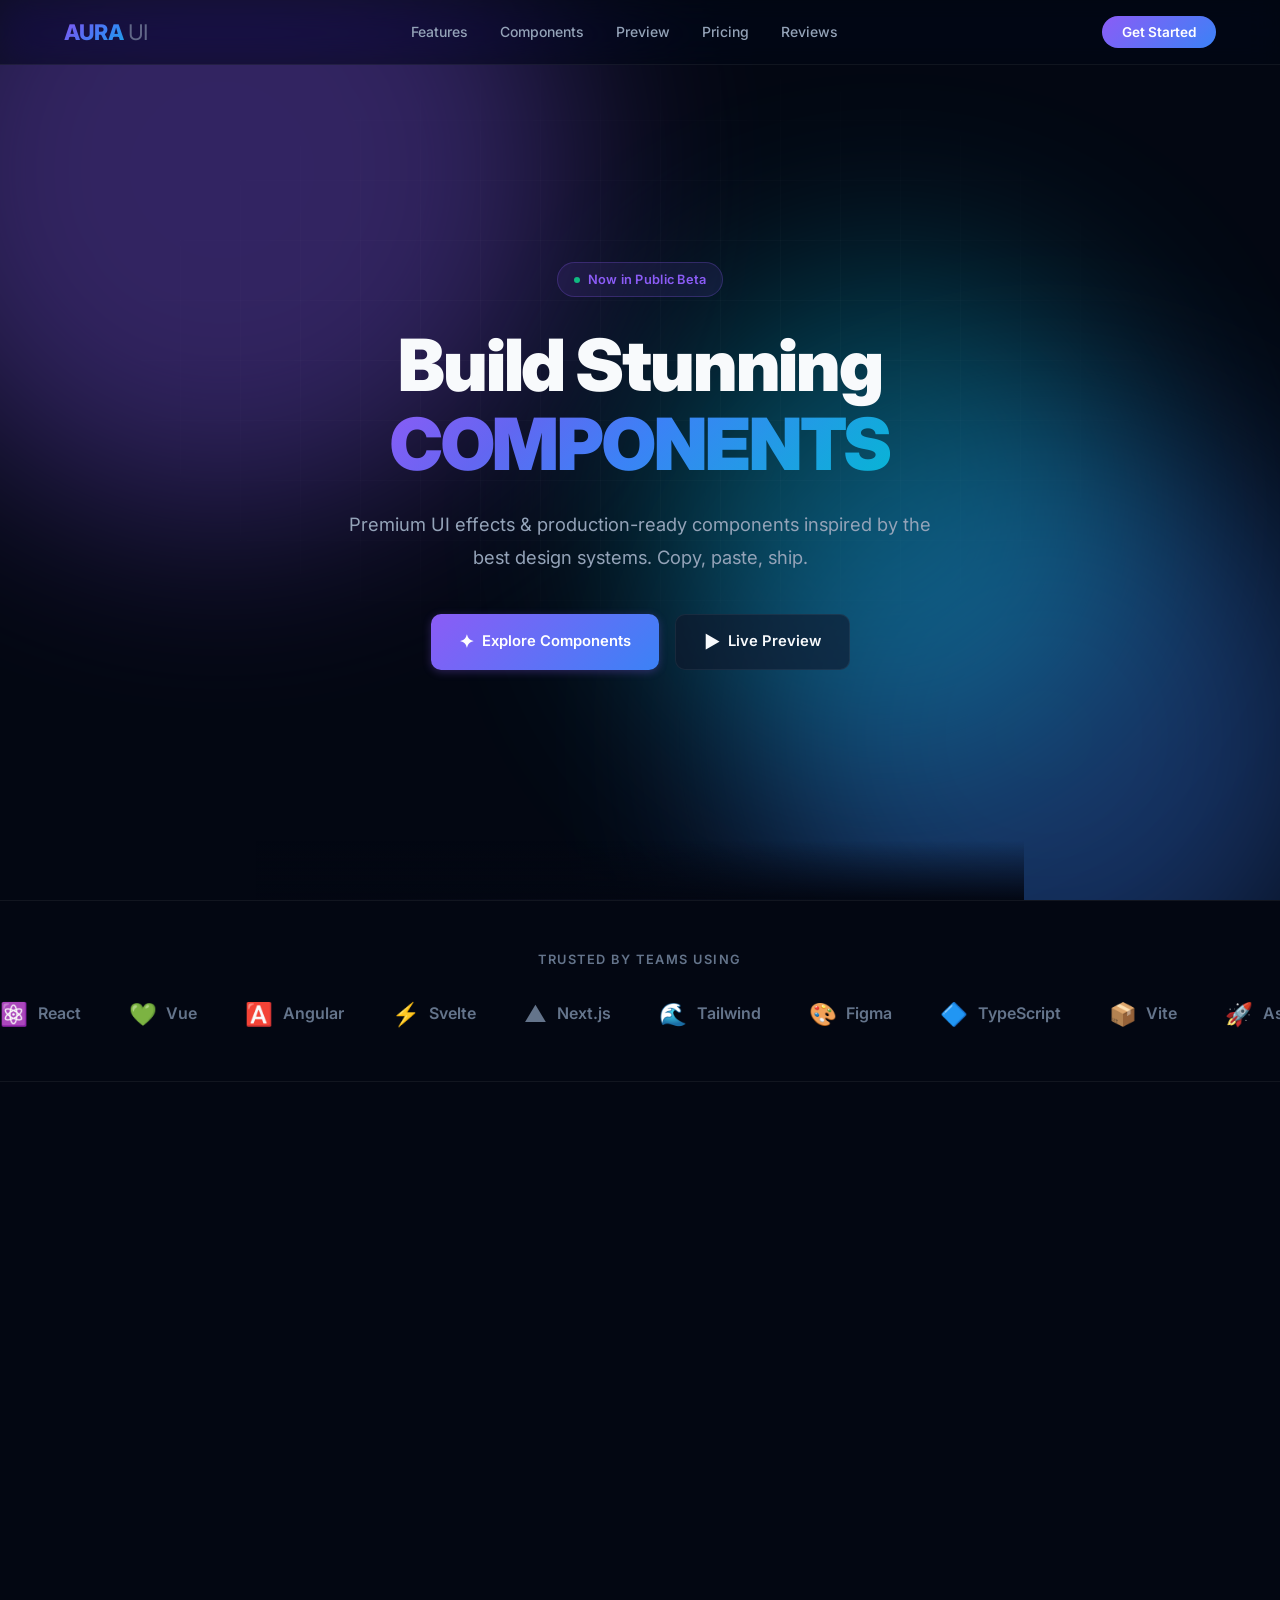
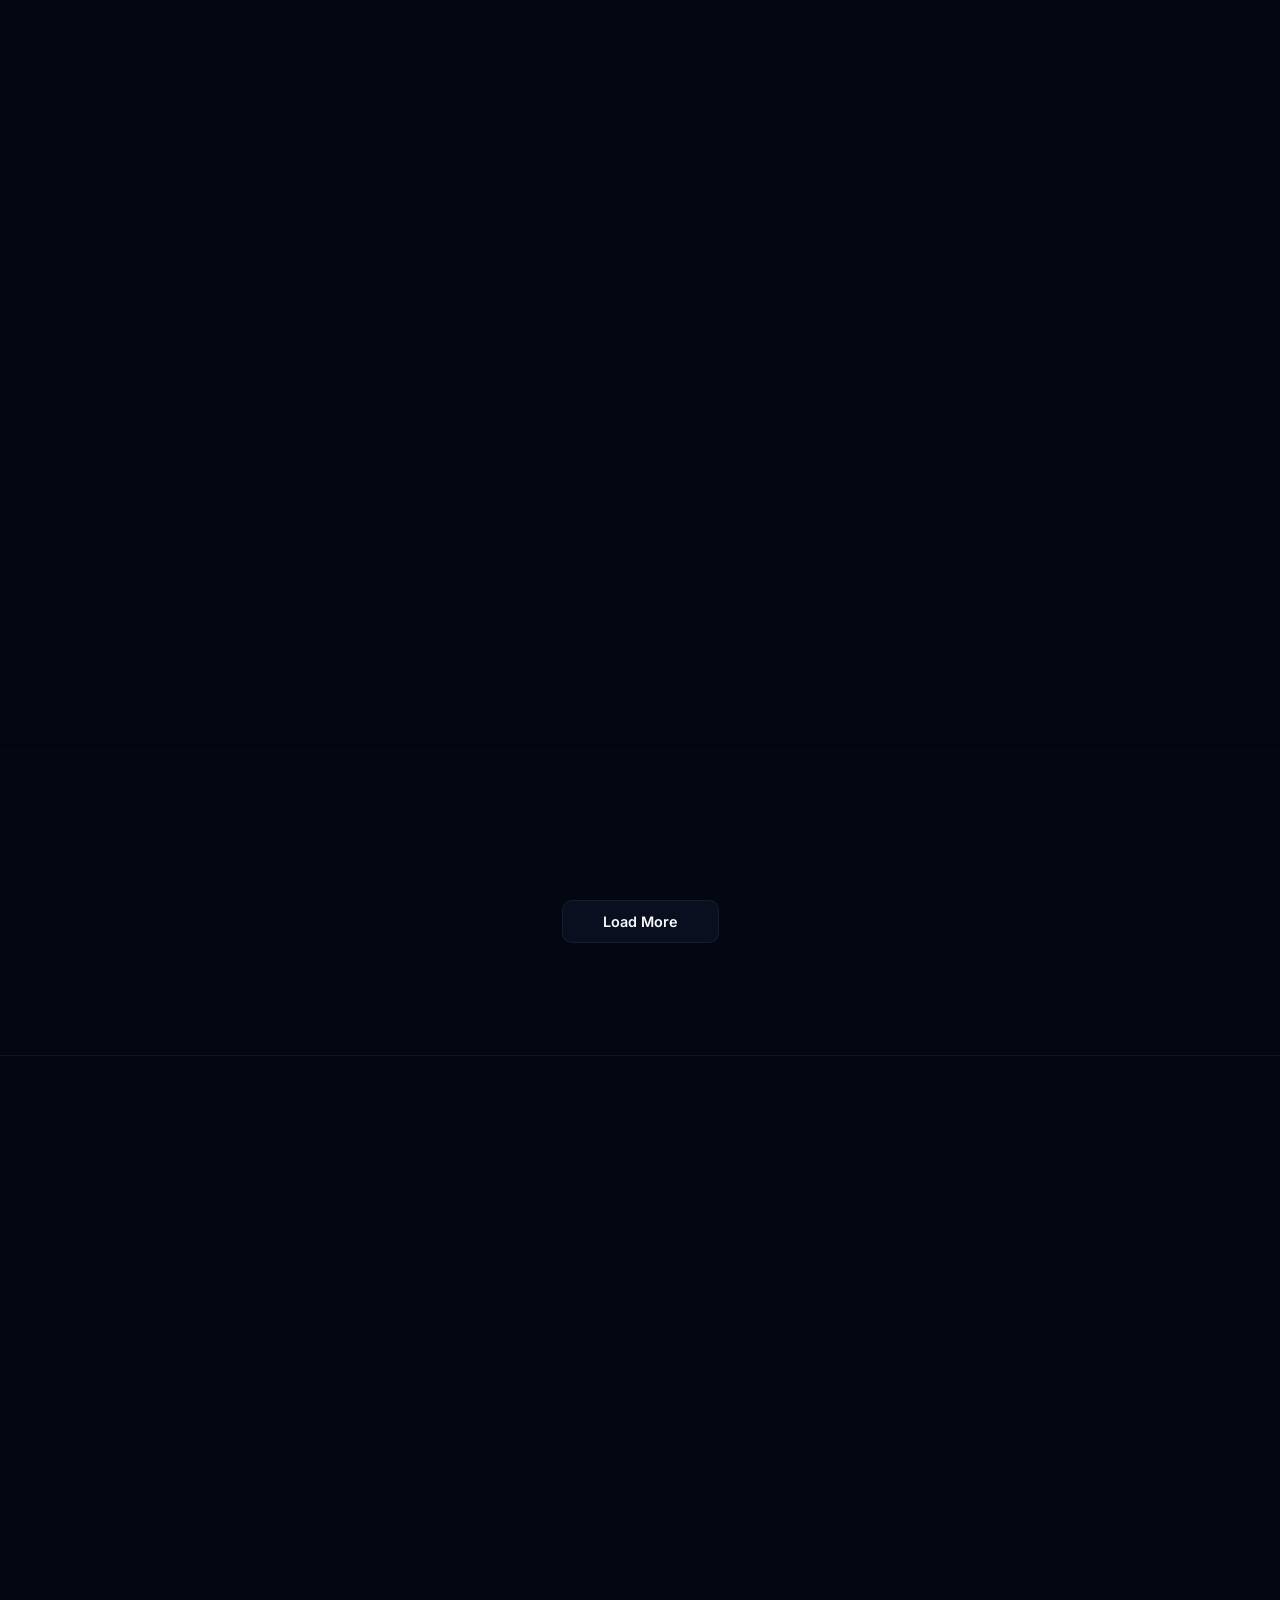
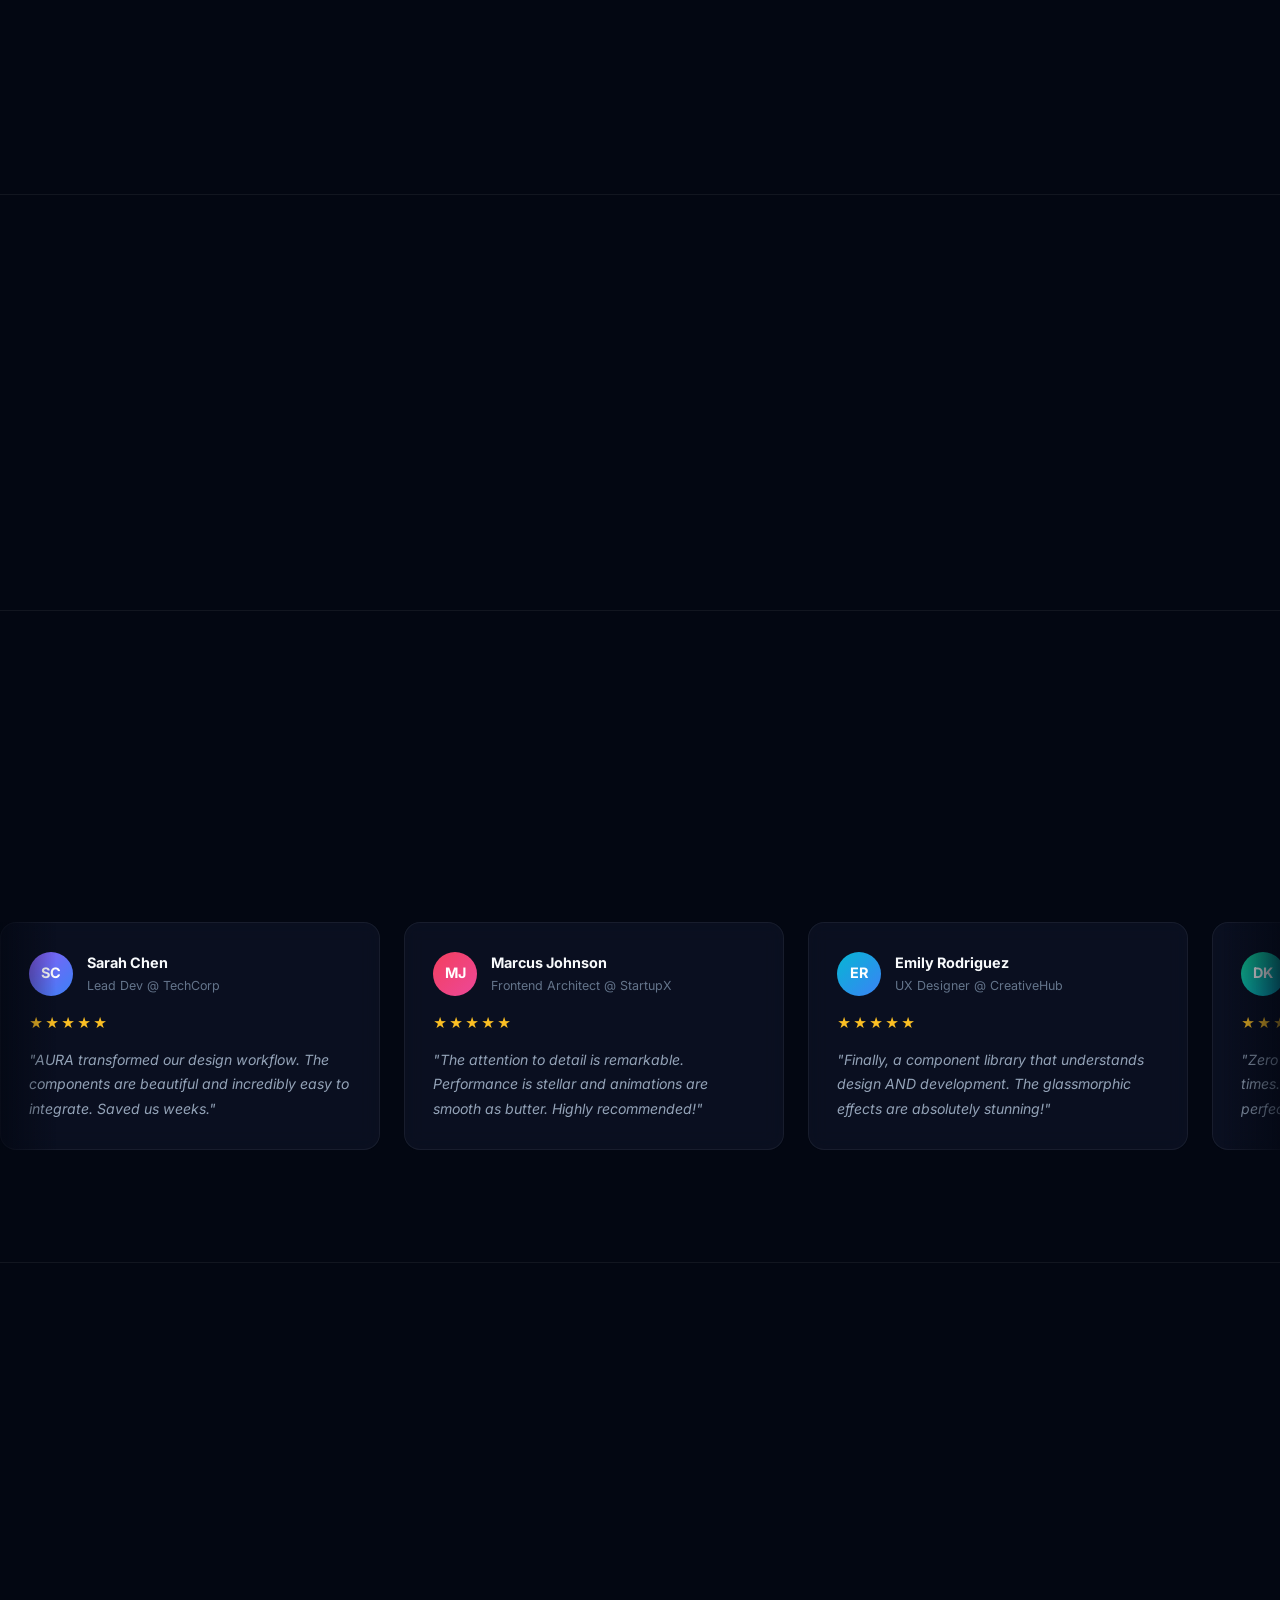
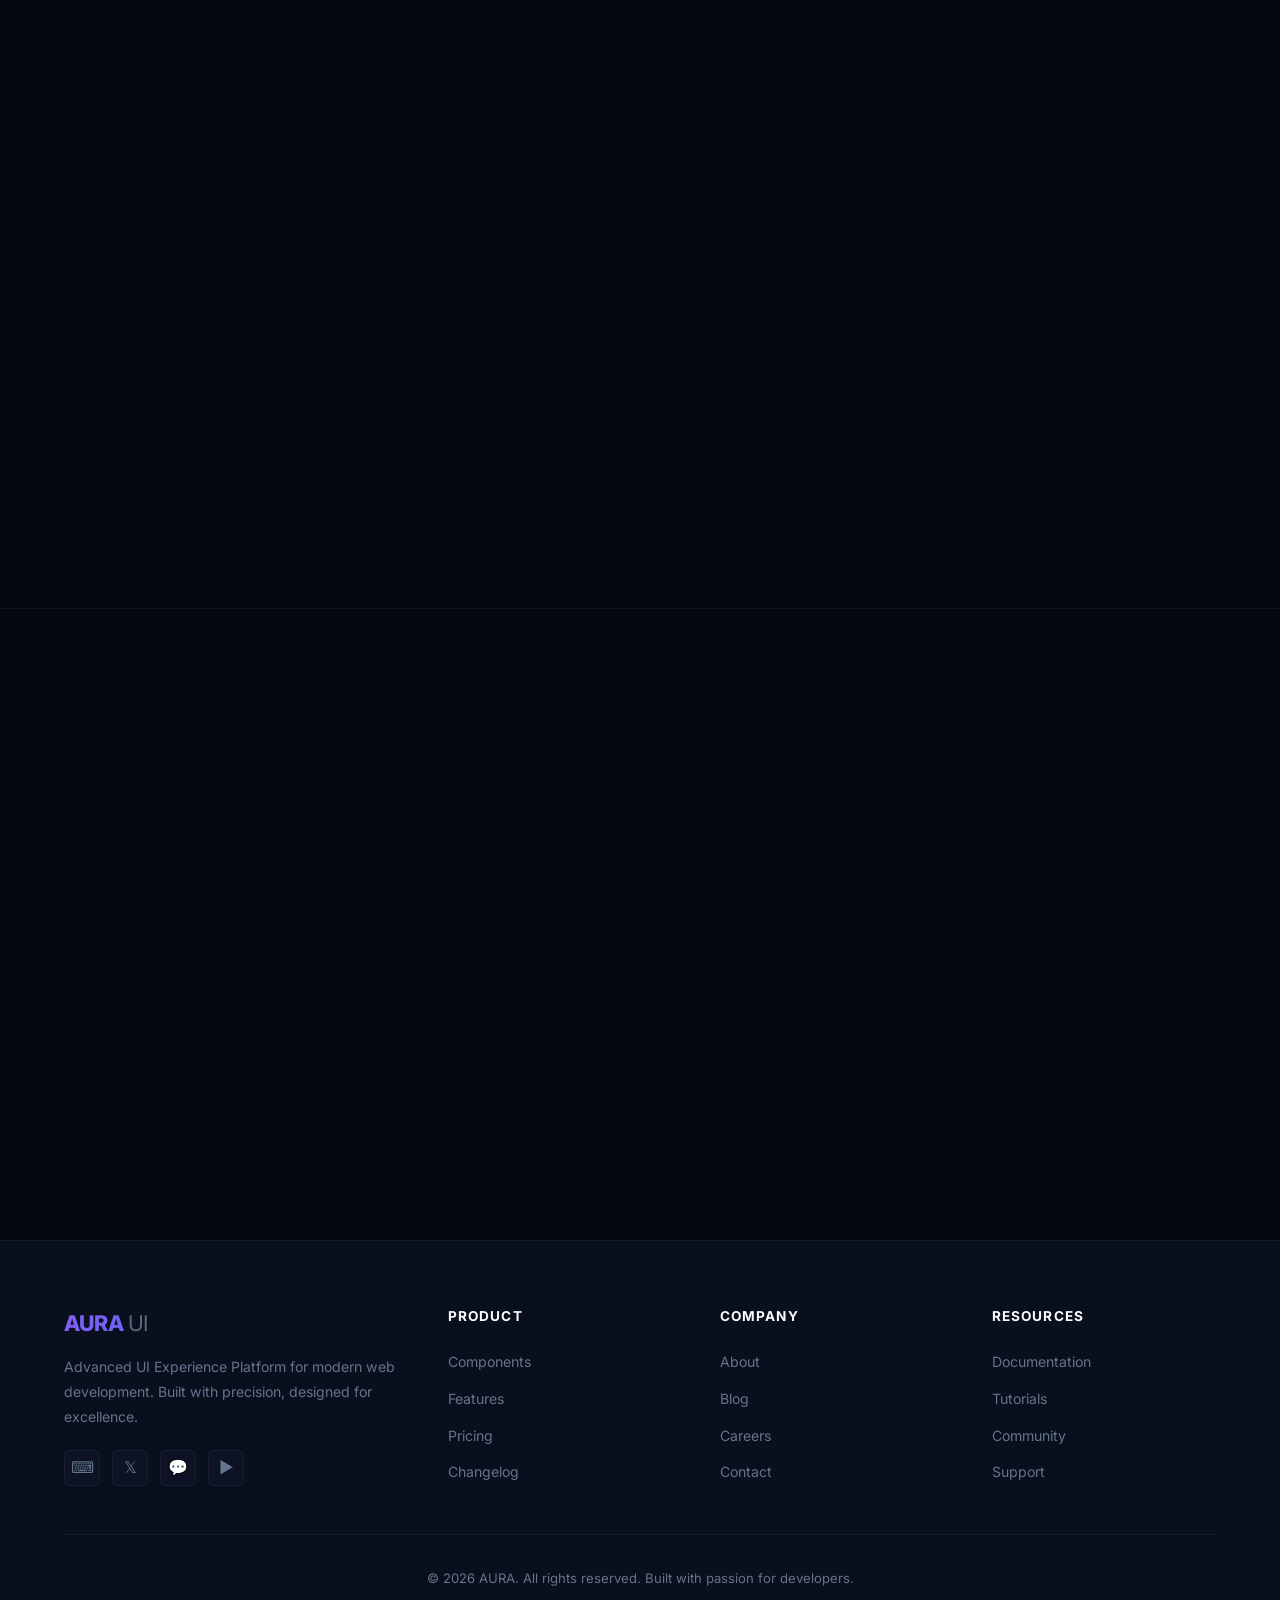
==== commit da5f82d8: "Update platform.html" ====
--- a/aura/aura2/platform.html
+++ b/aura/aura2/platform.html
@@ -65,7 +65,7 @@
       <div class="hero-badge">
         <span class="dot"></span> Now in Public Beta
       </div>
-      <h1>Build Stunning<br /><span class="grad-text" id="typewriter">Components</span></h1>
+      <h1>Build Stunning<br /><span class="grad-text" id="typewriter">COMPONENTS</span></h1>
       <p class="hero-desc">
         Premium UI effects &amp; production-ready components inspired by the best design systems.
         Copy, paste, ship.
@@ -117,7 +117,7 @@
       <div class="section-header reveal">
         <span class="section-label">Collections</span>
         <h2 class="section-title">Featured Collections</h2>
-        <p class="section-subtitle">Curated sets of premium components handpicked for your next project.</p>
+        <p class="section-subtitle">Curated sets of premium components handpicked for your next project</p>
       </div>
 
       <div class="featured-grid">
